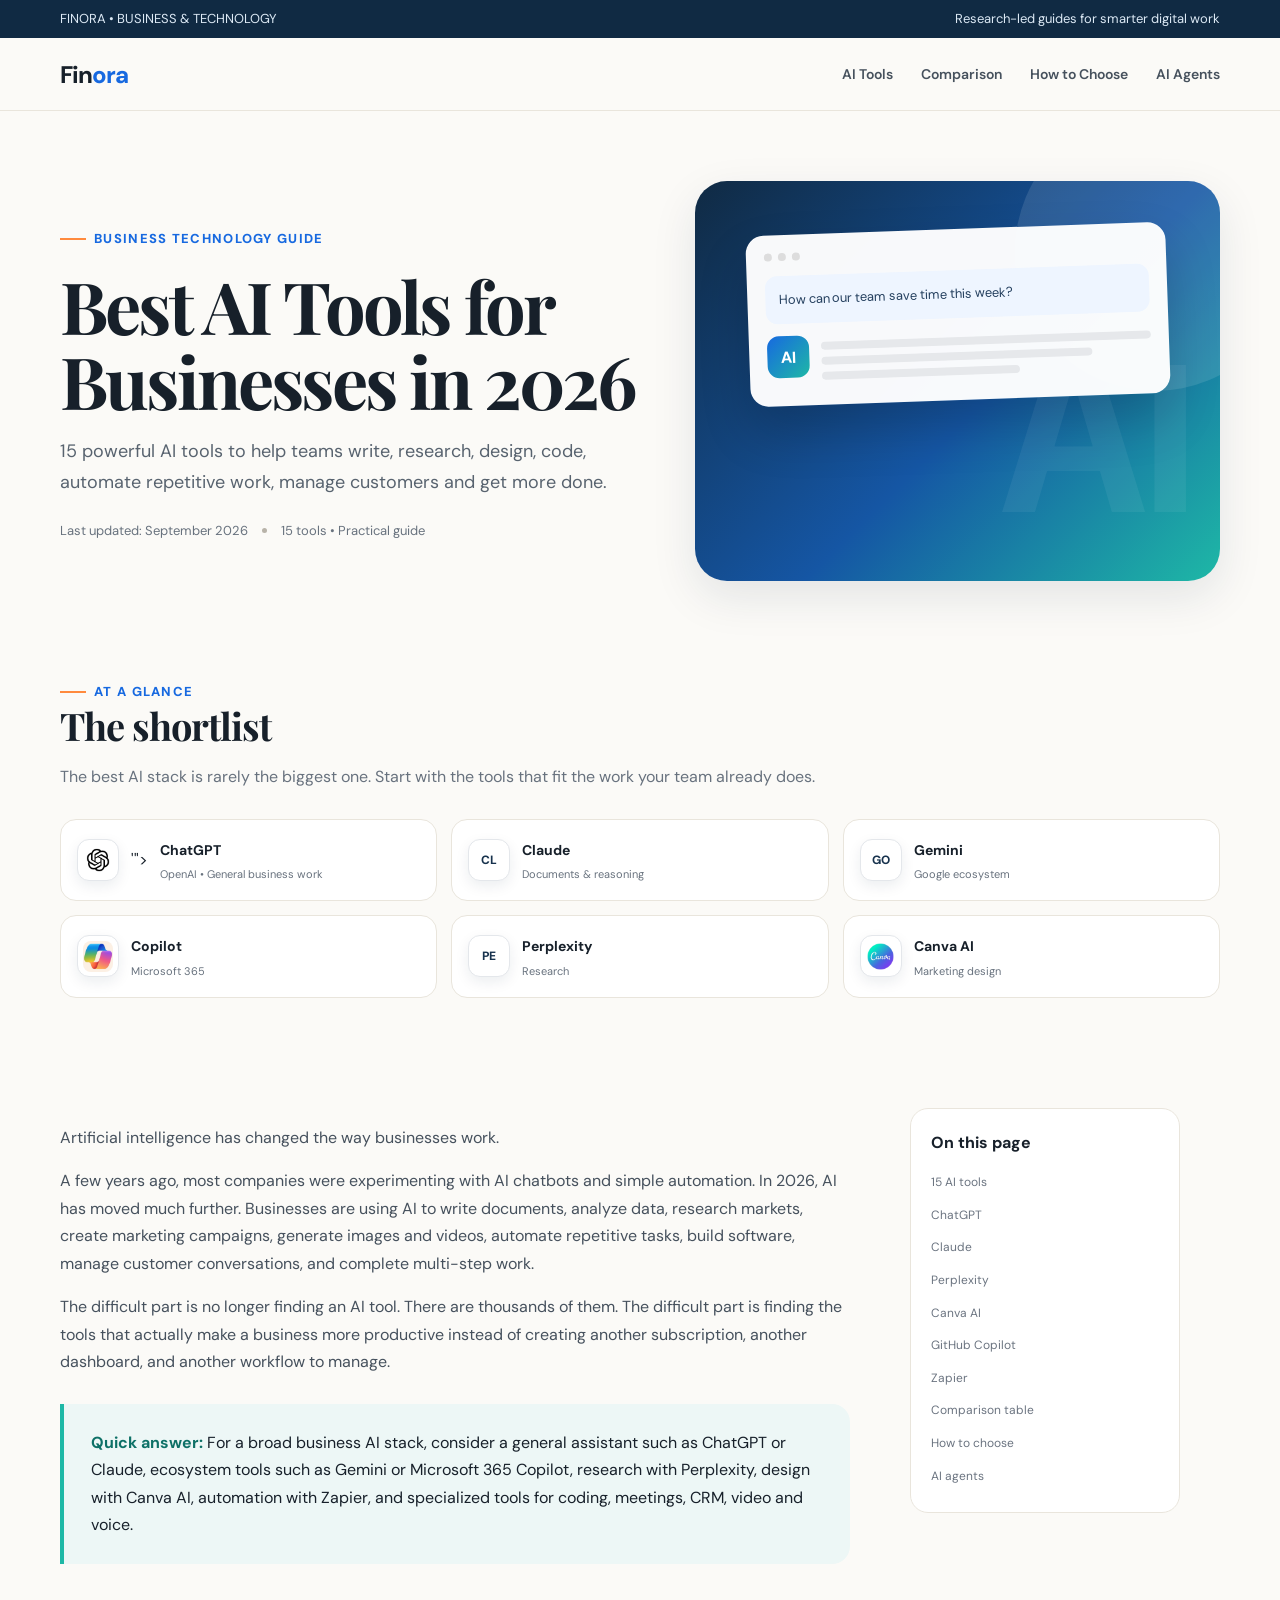
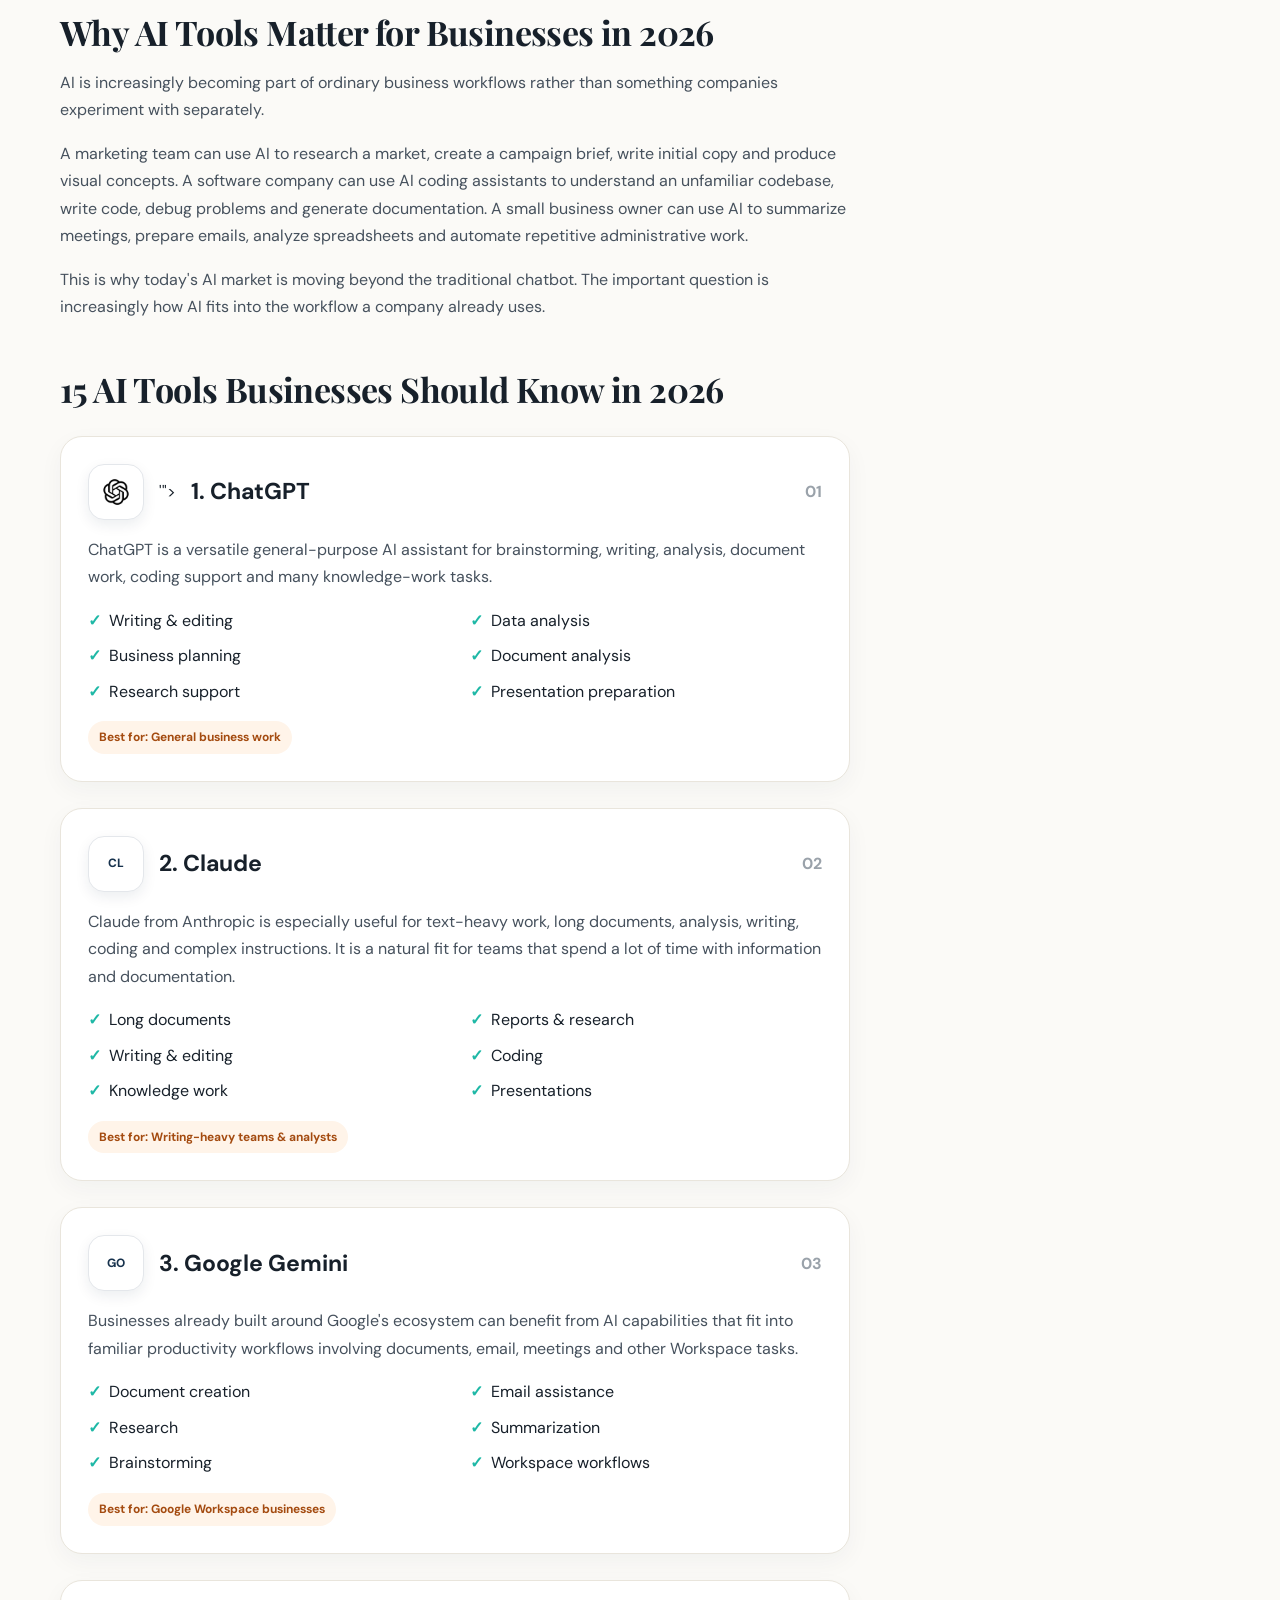
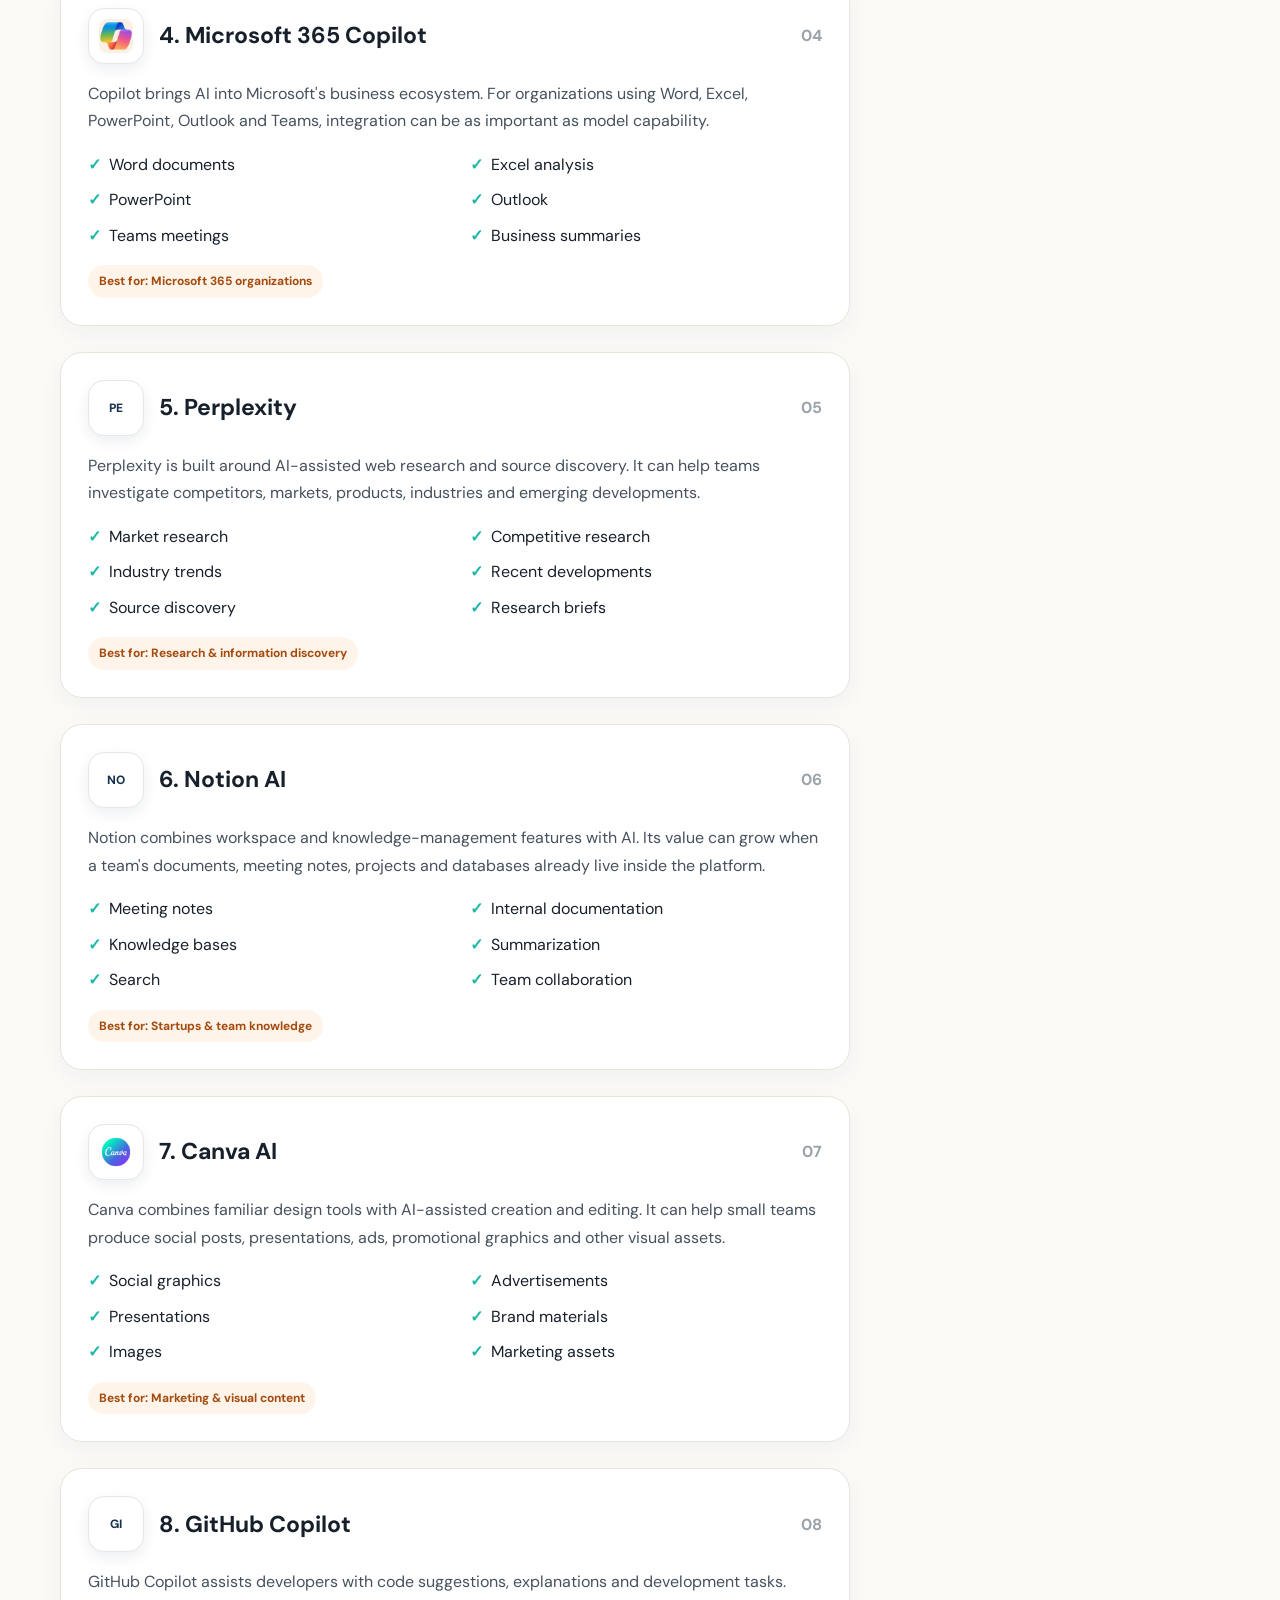
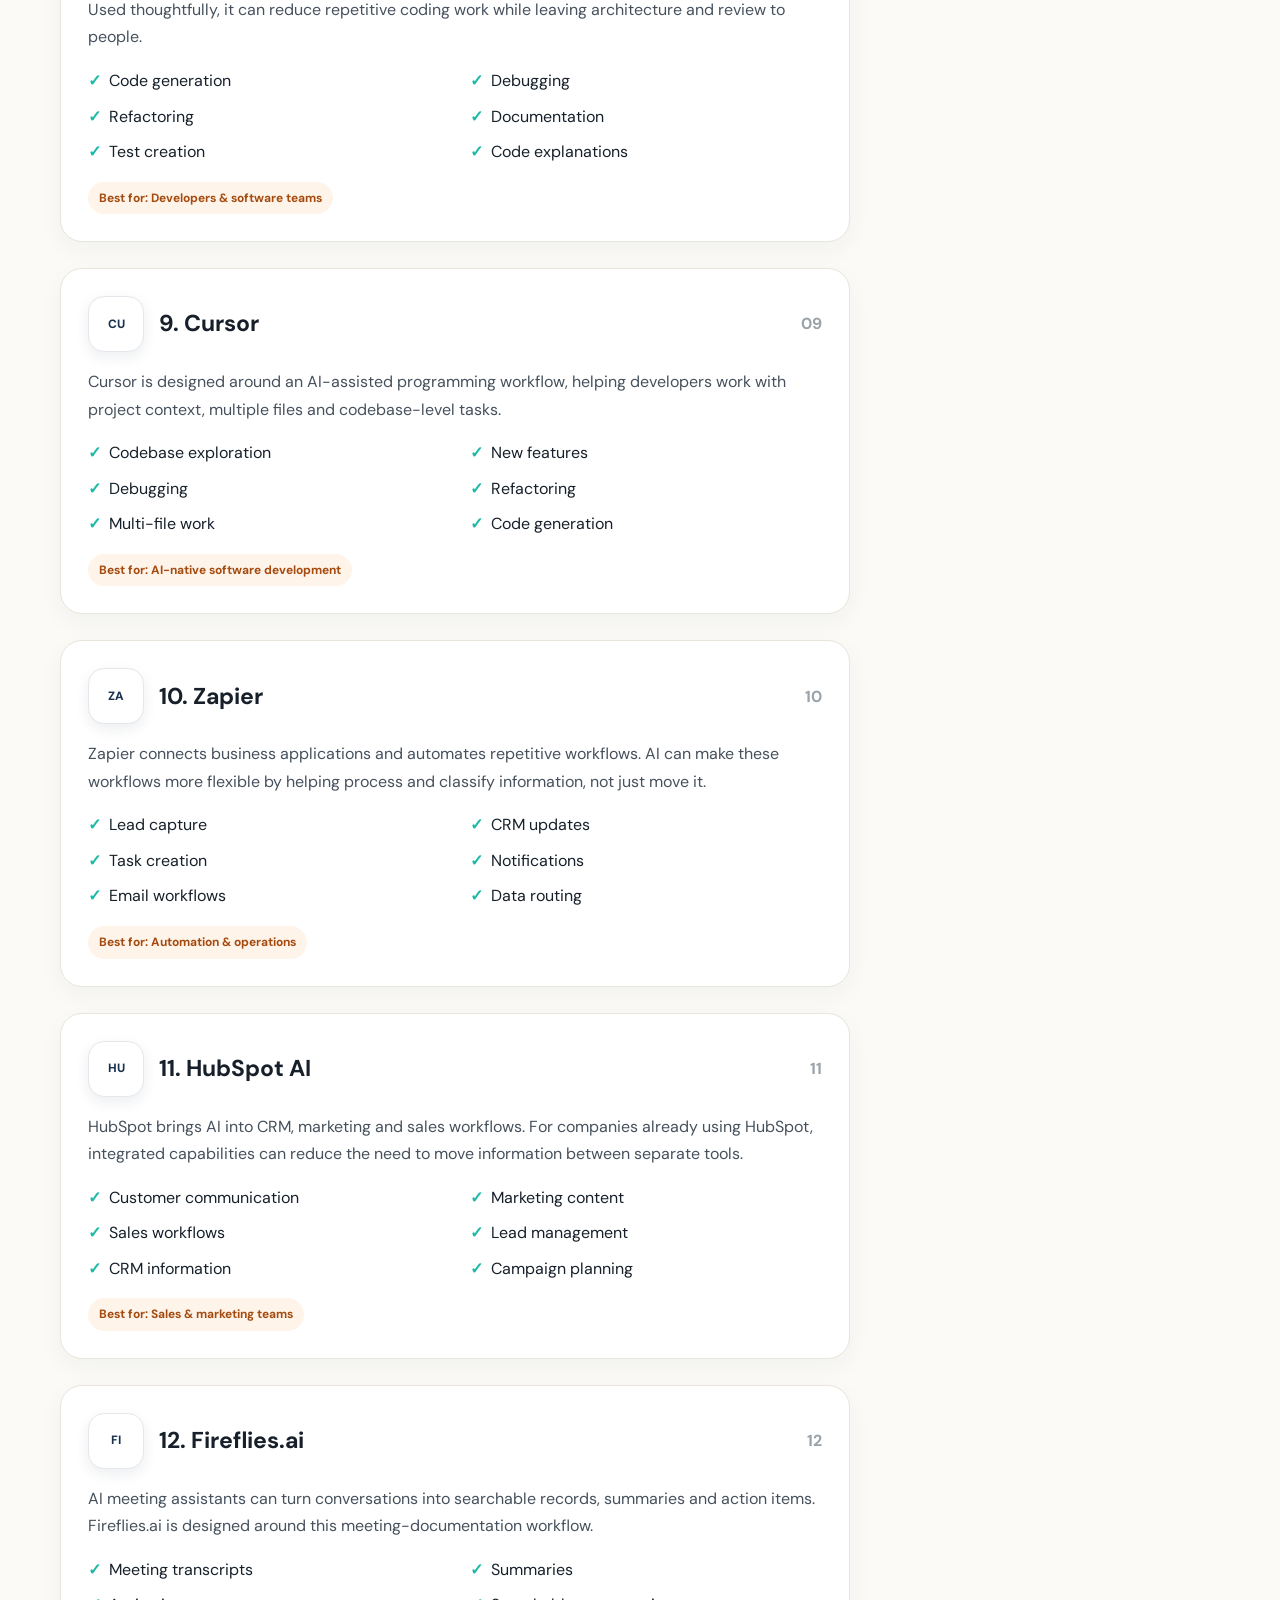
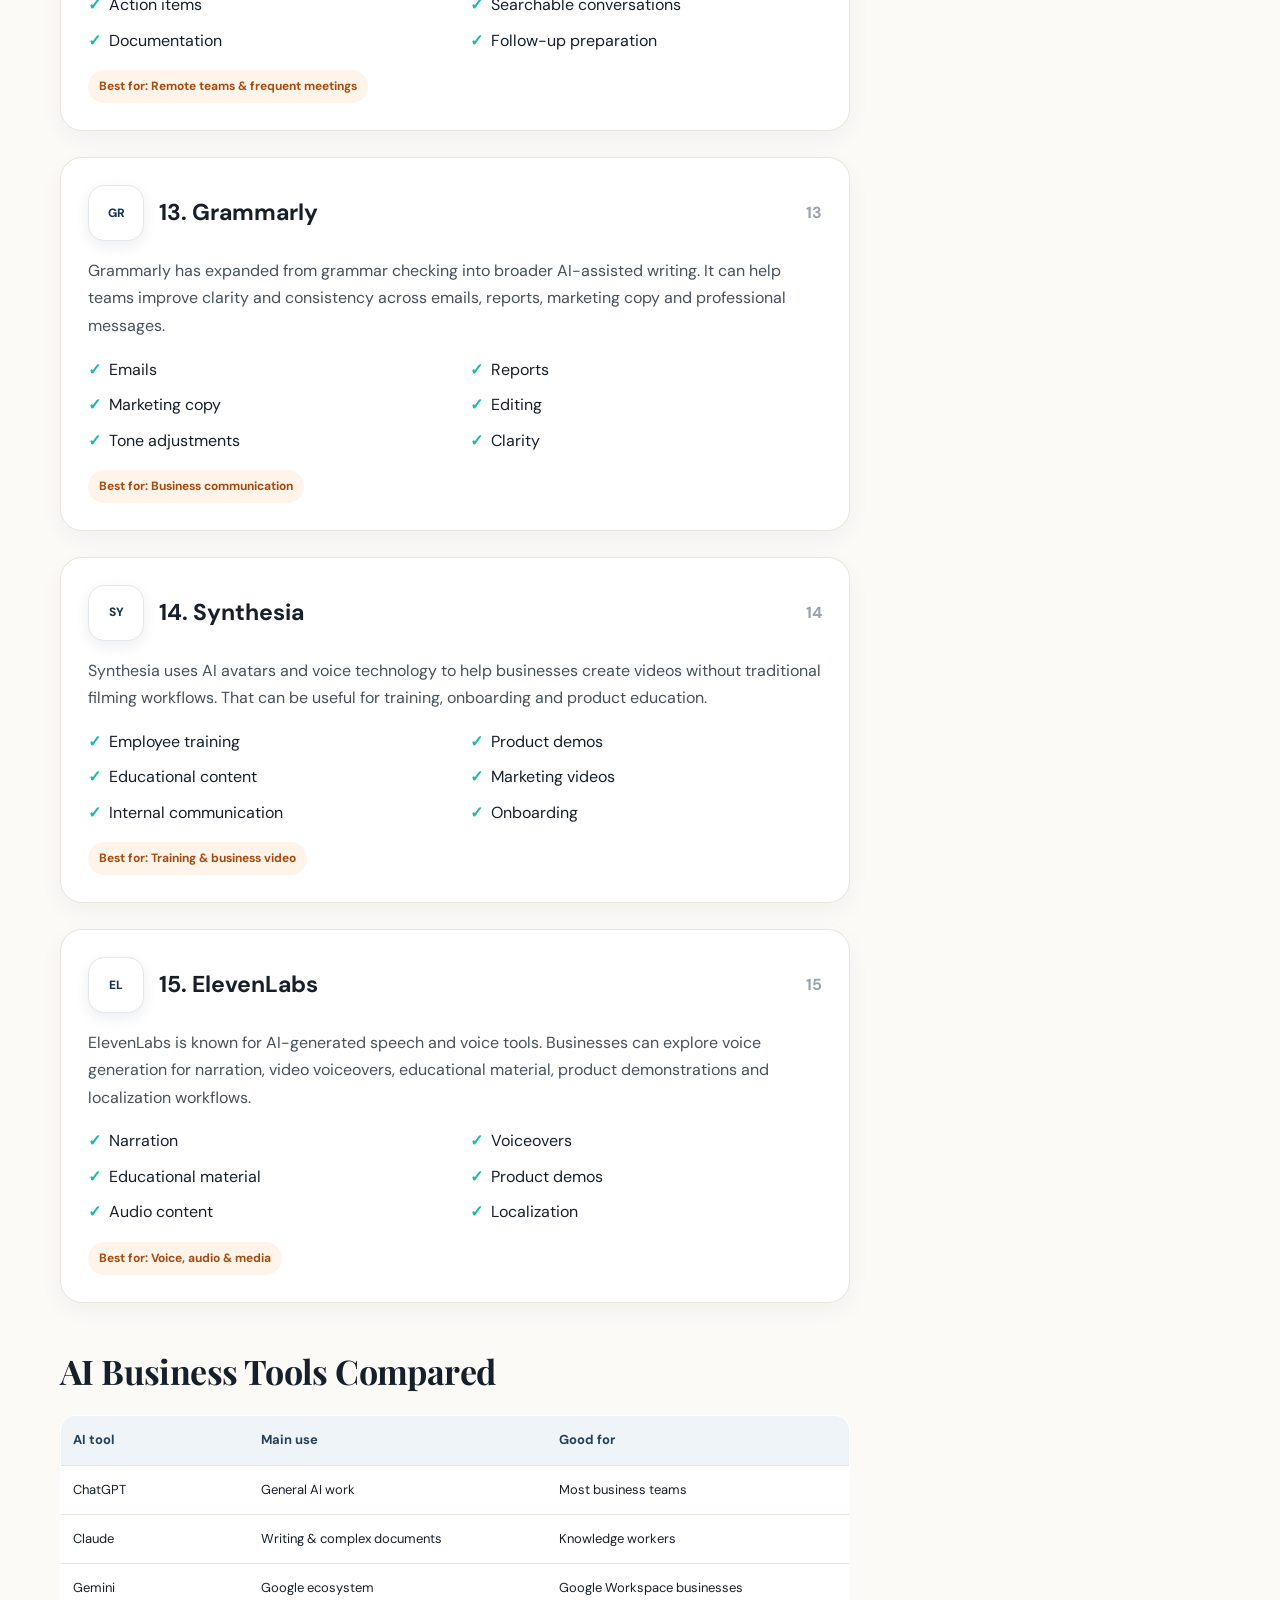
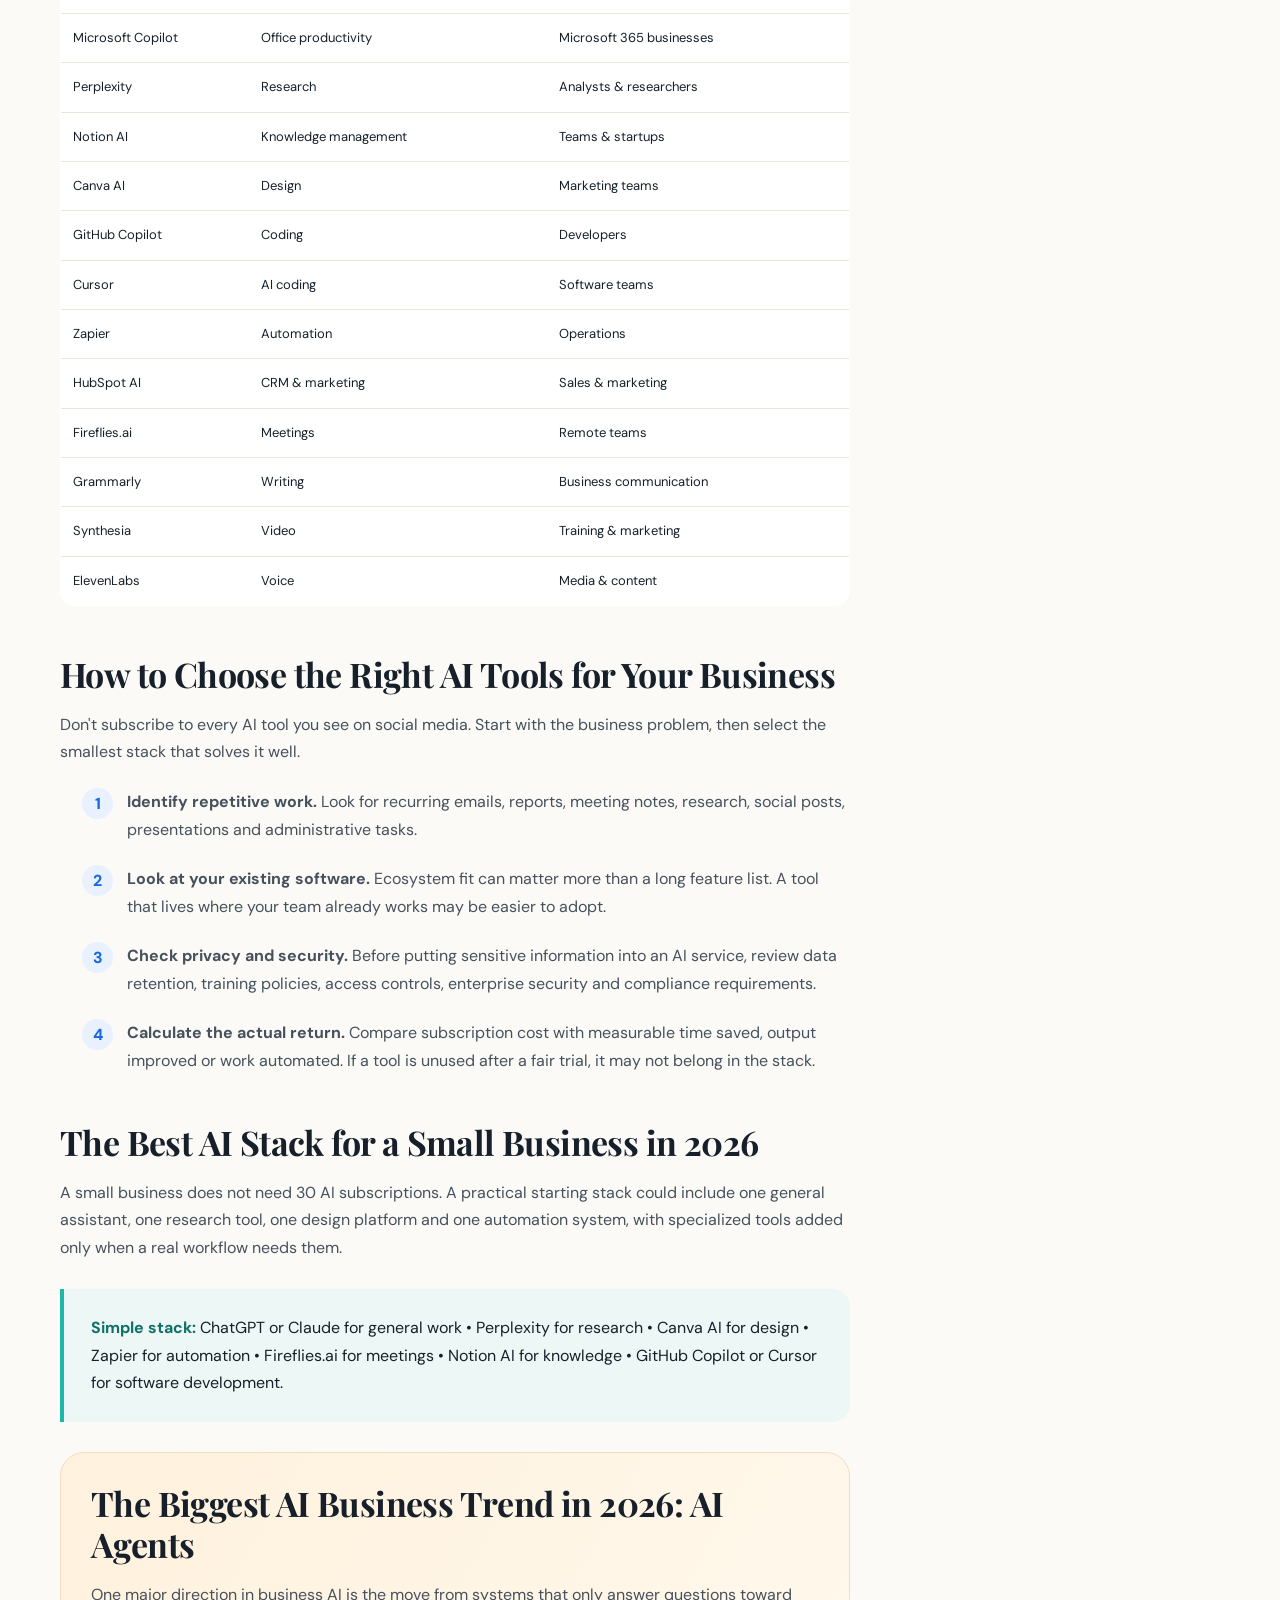
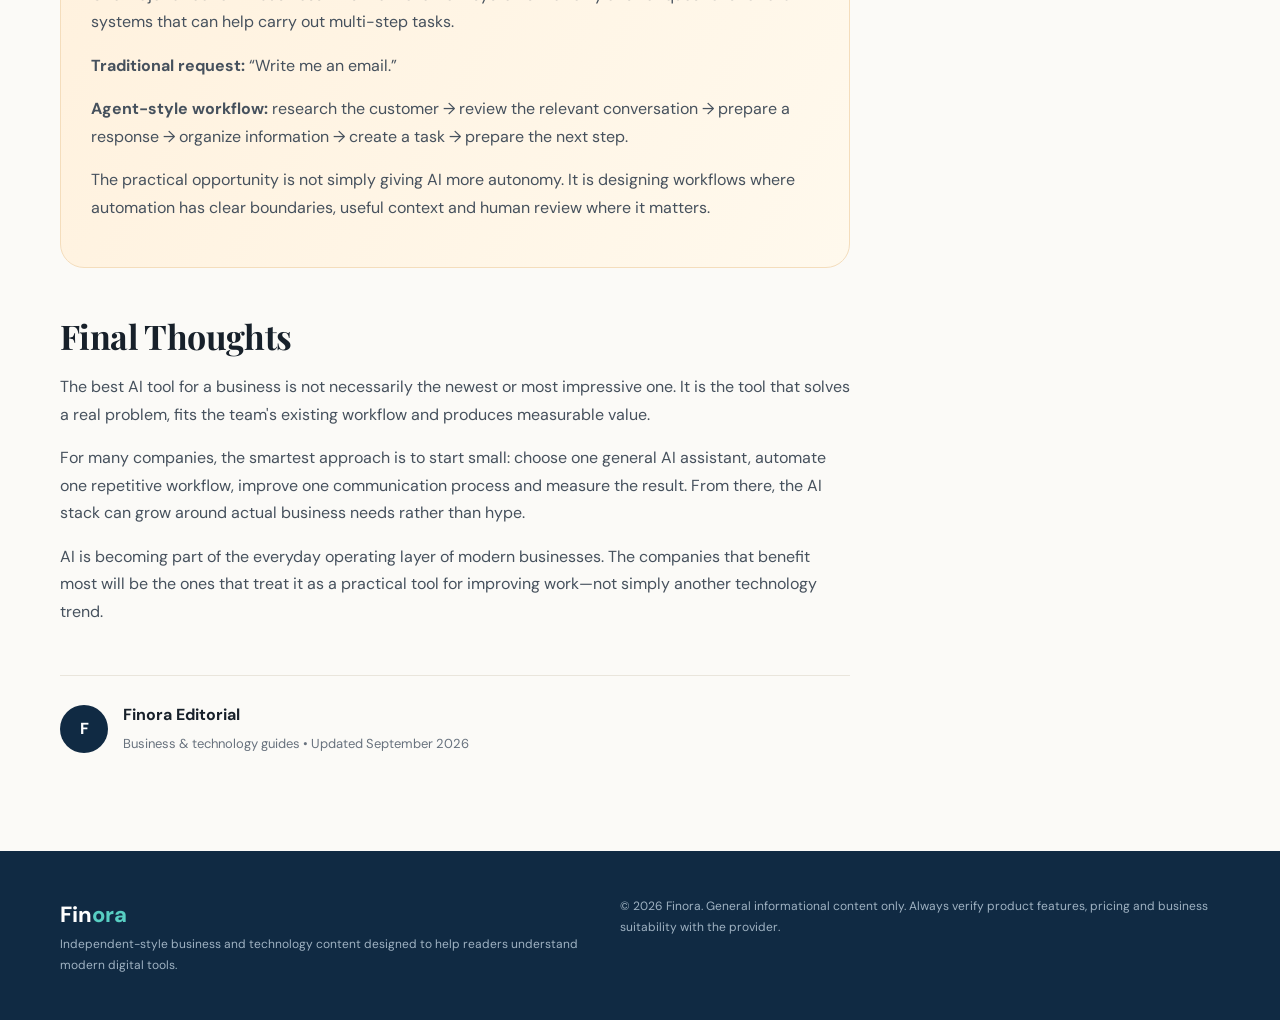
==== index.html @ 2e6d52a9 "Add files via upload" ====
<!DOCTYPE html>
<html lang="en">
<head>
<meta name="google-site-verification" content="X_yqzyKuwWAo8-tYfWhYcEPtW6dI4T78raXx9erNJyM" />
<meta charset="UTF-8">
<meta name="viewport" content="width=device-width, initial-scale=1.0">
<link rel="icon" type="image/png" href="favicon.png">
<meta name="description" content="Best AI Tools for Businesses in 2026 — 15 powerful AI tools for productivity, research, coding, marketing, automation, meetings and business operations.">
<meta name="keywords" content="best AI tools for businesses 2026, AI business tools, ChatGPT, Claude, Gemini, Copilot, Perplexity, AI automation">
<meta name="author" content="Finora Media">
<meta property="og:title" content="Best AI Tools for Businesses in 2026">
<meta property="og:description" content="15 powerful AI tools to help businesses work smarter in 2026.">
<meta property="og:type" content="article">
<title>Best AI Tools for Businesses in 2026 | Finora</title>
<link rel="preconnect" href="https://fonts.googleapis.com">
<link rel="preconnect" href="https://fonts.gstatic.com" crossorigin>
<link href="https://fonts.googleapis.com/css2?family=DM+Sans:wght@400;500;600;700&family=Playfair+Display:wght@600;700&display=swap" rel="stylesheet">
<style>
:root{
  --ink:#17202a;--muted:#68727e;--paper:#fbfaf7;--white:#fff;--line:#e9e5dc;
  --navy:#102a43;--blue:#1769e0;--cyan:#1eb8a6;--orange:#ff8a3d;
  --yellow:#ffd166;--shadow:0 16px 45px rgba(16,42,67,.10);--radius:22px;
}
*{box-sizing:border-box} html{scroll-behavior:smooth}
body{margin:0;background:var(--paper);color:var(--ink);font-family:"DM Sans",Arial,sans-serif;line-height:1.72}
a{color:inherit;text-decoration:none}
.container{width:min(1160px,92%);margin:auto}
.topbar{background:var(--navy);color:#dce9f5;font-size:13px;padding:8px 0}
.topbar .container{display:flex;justify-content:space-between;gap:20px}
header{position:sticky;top:0;z-index:20;background:rgba(251,250,247,.93);backdrop-filter:blur(14px);border-bottom:1px solid var(--line)}
.nav{height:72px;display:flex;align-items:center;justify-content:space-between}
.logo{font-weight:800;font-size:24px;letter-spacing:-1px}.logo span{color:var(--blue)}
.navlinks{display:flex;gap:28px;font-size:14px;font-weight:600;color:#46515d}.navlinks a:hover{color:var(--blue)}
.menu{display:none;border:0;background:none;font-size:25px}
.hero{padding:70px 0 48px}
.hero-grid{display:grid;grid-template-columns:1.05fr .95fr;gap:55px;align-items:center}
.kicker{display:inline-flex;align-items:center;gap:8px;color:var(--blue);font-size:13px;font-weight:800;text-transform:uppercase;letter-spacing:1.3px}
.kicker:before{content:"";width:26px;height:2px;background:var(--orange)}
h1{font-family:"Playfair Display",Georgia,serif;font-size:clamp(42px,6vw,72px);line-height:1.04;letter-spacing:-2.8px;margin:18px 0}
.lead{font-size:18px;color:#58636f;max-width:690px}
.meta{display:flex;gap:14px;align-items:center;margin-top:22px;color:var(--muted);font-size:13px}
.meta .dot{width:5px;height:5px;background:#b8b3a9;border-radius:50%}
.hero-art{position:relative;min-height:400px;border-radius:32px;overflow:hidden;background:linear-gradient(135deg,#102a43 0%,#1556a4 55%,#1eb8a6 100%);box-shadow:var(--shadow)}
.hero-art:before{content:"";position:absolute;width:280px;height:280px;border-radius:50%;background:rgba(255,255,255,.11);right:-75px;top:-70px}
.hero-art:after{content:"AI";position:absolute;right:25px;bottom:-40px;font-size:210px;font-weight:900;color:rgba(255,255,255,.06)}
.ai-window{position:absolute;left:10%;top:12%;width:80%;background:rgba(255,255,255,.97);border-radius:18px;padding:18px;box-shadow:0 25px 50px rgba(0,0,0,.18);transform:rotate(-2deg)}
.window-head{display:flex;gap:6px;margin-bottom:15px}.window-head i{width:8px;height:8px;border-radius:50%;background:#ddd;display:block}
.prompt{background:#eef5ff;border-radius:12px;padding:13px;color:#25405f;font-size:13px;margin-bottom:12px}
.answer{display:grid;grid-template-columns:42px 1fr;gap:12px}.bot{width:42px;height:42px;border-radius:12px;background:linear-gradient(135deg,var(--blue),var(--cyan));color:white;display:grid;place-items:center;font-weight:800}
.lines span{height:8px;background:#e6e8eb;border-radius:5px;display:block;margin:7px 0}.lines span:nth-child(2){width:82%}.lines span:nth-child(3){width:60%}
.section{padding:45px 0}.section.alt{background:#f2f6f8}
.section-title{font-family:"Playfair Display",Georgia,serif;font-size:38px;line-height:1.15;margin:0 0 12px;letter-spacing:-1px}.section-intro{color:var(--muted);max-width:760px}
.quick{margin-top:28px;display:grid;grid-template-columns:repeat(3,1fr);gap:14px}
.quick a{background:white;border:1px solid var(--line);border-radius:16px;padding:16px;display:flex;align-items:center;gap:12px;transition:.2s}
.quick a:hover{transform:translateY(-3px);box-shadow:var(--shadow);border-color:#c9dcf5}
.tool-icon{width:42px;height:42px;border-radius:12px;display:grid;place-items:center;font-weight:800;color:white;font-size:14px;flex:none}
.i1{background:#111}.i2{background:#d97757}.i3{background:#4285f4}.i4{background:#5865f2}.i5{background:#222}.i6{background:#111}.i7{background:#00a86b}.i8{background:#111}.i9{background:#222}.i10{background:#ff4f00}.i11{background:#ff5c35}.i12{background:#6c5ce7}.i13{background:#15a47b}.i14{background:#5b6cff}.i15{background:#111}
.quick strong{font-size:14px}.quick small{display:block;color:var(--muted);font-size:11px;margin-top:2px}
.article{padding:65px 0}.article-layout{display:grid;grid-template-columns:minmax(0,790px) 270px;gap:60px}
.article h2{font-family:"Playfair Display",Georgia,serif;font-size:34px;line-height:1.2;margin:48px 0 14px;letter-spacing:-.6px}
.article h3{font-size:21px;margin:25px 0 8px}.article p{font-size:16px;color:#46515d}.article ul,.article ol{color:#46515d;padding-left:22px}.article li{margin:7px 0}
.callout{margin:28px 0;padding:25px 27px;background:#edf7f6;border-left:4px solid var(--cyan);border-radius:0 18px 18px 0}.callout strong{color:#0e7167}
.tool-card{scroll-margin-top:100px;margin:26px 0;padding:27px;background:white;border:1px solid var(--line);border-radius:22px;box-shadow:0 8px 24px rgba(20,40,60,.045)}
.tool-head{display:flex;gap:15px;align-items:center}.tool-head .tool-icon{width:52px;height:52px;border-radius:15px}.tool-head h3{font-size:23px;margin:0}.num{margin-left:auto;color:#9aa2aa;font-weight:700}
.use-grid{display:grid;grid-template-columns:1fr 1fr;gap:8px 30px;margin-top:15px}.use-grid span:before{content:"✓";color:var(--cyan);font-weight:800;margin-right:8px}
.best{margin-top:16px;display:inline-block;background:#fff4e9;color:#a44b10;border-radius:999px;padding:6px 11px;font-size:12px;font-weight:700}
.sidebar{position:relative}.toc{position:sticky;top:100px;background:white;border:1px solid var(--line);border-radius:18px;padding:20px}.toc strong{display:block;margin-bottom:10px}.toc a{display:block;color:#6b7480;font-size:12px;padding:6px 0}.toc a:hover{color:var(--blue)}
.table-wrap{overflow-x:auto;margin:24px 0}.compare{width:100%;border-collapse:collapse;background:white;border:1px solid var(--line);border-radius:15px;overflow:hidden;font-size:13px}.compare th,.compare td{padding:13px 12px;text-align:left;border-bottom:1px solid var(--line)}.compare th{background:#eef4f8;color:#24405b}.compare tr:last-child td{border-bottom:0}
.numbered{counter-reset:item;list-style:none;padding:0}.numbered li{counter-increment:item;position:relative;padding-left:45px;margin:22px 0}.numbered li:before{content:counter(item);position:absolute;left:0;top:0;width:31px;height:31px;border-radius:50%;background:#e9f1ff;color:var(--blue);display:grid;place-items:center;font-weight:800}
.trend{margin:30px 0;padding:30px;border-radius:24px;background:linear-gradient(120deg,#fff1dd,#fff9ed);border:1px solid #f4ddbc}
.author{margin-top:50px;padding-top:25px;border-top:1px solid var(--line);display:flex;gap:15px;align-items:center}.avatar{width:48px;height:48px;border-radius:50%;display:grid;place-items:center;background:var(--navy);color:#fff;font-weight:800}
footer{background:#102a43;color:#d7e2ec;padding:45px 0;margin-top:30px}.footer-grid{display:flex;justify-content:space-between;gap:30px}.footer-brand{font-size:22px;font-weight:800;color:white}.footer-brand span{color:#58cfc3}.footer-small{font-size:12px;color:#9fb2c2;max-width:600px}
@media(max-width:850px){
 .navlinks{display:none}.menu{display:block}.hero-grid,.article-layout{grid-template-columns:1fr}.hero-art{min-height:330px}.sidebar{display:none}.quick{grid-template-columns:1fr 1fr}
}
@media(max-width:560px){
 .topbar .container{justify-content:center}.topbar .container span:last-child{display:none}.hero{padding-top:45px}h1{font-size:43px}.lead{font-size:16px}.quick{grid-template-columns:1fr}.section-title{font-size:31px}.article{padding-top:40px}.article h2{font-size:29px}.use-grid{grid-template-columns:1fr}.footer-grid{flex-direction:column}
}

.tool-icon{
  position:relative!important;
  background:#fff!important;
  border:1px solid #e4e7eb!important;
  box-shadow:0 5px 14px rgba(16,42,67,.08)!important;
}
.tool-icon img{
  width:27px!important;
  height:27px!important;
  max-width:70%!important;
  max-height:70%!important;
  object-fit:contain!important;
}
.tool-head .tool-icon{
  width:56px!important;height:56px!important;border-radius:16px!important;
}
.tool-head .tool-icon img{width:34px!important;height:34px!important}
.logo-fallback{
  display:grid;
  place-items:center;
  width:100%;
  height:100%;
  font-size:12px;
  font-weight:800;
  color:#17324d;
}


.chatgpt-brand-label{display:inline-flex;align-items:center;gap:7px;margin-top:4px;font-size:11px;font-weight:700;color:#555}
.chatgpt-brand-label:before{content:"";width:6px;height:6px;border-radius:50%;background:#111}


/* User-supplied official-looking brand artwork: displayed without distortion. */
.tool-icon.i1 img,.tool-icon.i4 img,.tool-icon.i7 img{
  width:34px!important;height:34px!important;max-width:76%!important;max-height:76%!important;
  object-fit:contain!important;border-radius:8px!important;
}


.menu-pages{display:none}
@media(max-width:850px){
  .navlinks{display:none;position:absolute;top:72px;right:4%;width:min(270px,88vw);padding:18px 22px;background:var(--paper);border:1px solid var(--line);border-radius:22px;box-shadow:var(--shadow);flex-direction:column;gap:0;z-index:30}
  .navlinks.mobile-open{display:flex}
  .navlinks > a,.menu-pages a{display:block;padding:13px 14px;font-size:15px;font-weight:600;color:#46515d}
  .navlinks > a:hover,.menu-pages a:hover{color:var(--blue)}
  .menu-pages{display:block;margin-top:7px;padding-top:7px;border-top:1px solid var(--line)}
}

</style>
  <link rel="stylesheet" href="styles.css">
</head>
<body>
<div class="topbar"><div class="container"><span>FINORA • BUSINESS & TECHNOLOGY</span><span>Research-led guides for smarter digital work</span></div></div>
<header><div class="container nav">
  <a class="logo" href="#">Fin<span>ora</span></a>
  <nav class="navlinks" aria-label="Main navigation"><a href="#tools">AI Tools</a><a href="#compare">Comparison</a><a href="#choose">How to Choose</a><a href="#agents">AI Agents</a><div class="menu-pages" aria-label="Finora information pages"><a href="about.html">About</a><a href="privacy-policy.html">Privacy Policy</a><a href="terms.html">Terms</a><a href="disclaimer.html">Disclaimer</a><a href="contact.html">Contact</a></div></nav>
  <button class="menu" aria-label="Open menu" aria-expanded="false">☰</button>
</div></header>

<main>
<section class="hero"><div class="container hero-grid">
  <div>
    <div class="kicker">Business Technology Guide</div>
    <h1>Best AI Tools for Businesses in 2026</h1>
    <p class="lead">15 powerful AI tools to help teams write, research, design, code, automate repetitive work, manage customers and get more done.</p>
    <div class="meta"><span>Last updated: September 2026</span><span class="dot"></span><span>15 tools • Practical guide</span></div>
  </div>
  <div class="hero-art" aria-label="AI workspace illustration">
    <div class="ai-window">
      <div class="window-head"><i></i><i></i><i></i></div>
      <div class="prompt">How can our team save time this week?</div>
      <div class="answer"><div class="bot">AI</div><div class="lines"><span></span><span></span><span></span></div></div>
    </div>
  </div>
</div></section>

<section class="section"><div class="container">
  <div class="kicker">At a glance</div><h2 class="section-title">The shortlist</h2>
  <p class="section-intro">The best AI stack is rarely the biggest one. Start with the tools that fit the work your team already does.</p>
  <div class="quick">
    <a href="#tool-1"><span class="tool-icon i1" title="ChatGPT — OpenAI" aria-label="ChatGPT — OpenAI">
<img src="[data-uri]" alt="ChatGPT OpenAI logo" loading="eager">
</span>'"></span><div><strong>ChatGPT</strong><small>OpenAI • General business work</small></div></a>
    <a href="#tool-2"><span class="tool-icon i2" title="Claude" aria-label="Claude"><img src="https://cdn.simpleicons.org/claude/D97757" alt="Claude logo" loading="lazy" onerror="this.outerHTML='<span class=&quot;logo-fallback&quot;>CL</span>'"></span><div><strong>Claude</strong><small>Documents & reasoning</small></div></a>
    <a href="#tool-3"><span class="tool-icon i3" title="Google Gemini" aria-label="Google Gemini"><img src="https://cdn.simpleicons.org/googlegemini/4285F4" alt="Google Gemini logo" loading="lazy" onerror="this.outerHTML='<span class=&quot;logo-fallback&quot;>GO</span>'"></span><div><strong>Gemini</strong><small>Google ecosystem</small></div></a>
    <a href="#tool-4"><span class="tool-icon i4" title="Microsoft Copilot" aria-label="Microsoft Copilot"><img src="[data-uri]" alt="Microsoft Copilot logo" loading="lazy" onerror="this.outerHTML='<span class=&quot;logo-fallback&quot;>MI</span>'"></span><div><strong>Copilot</strong><small>Microsoft 365</small></div></a>
    <a href="#tool-5"><span class="tool-icon i5" title="Perplexity" aria-label="Perplexity"><img src="https://cdn.simpleicons.org/perplexity/111111" alt="Perplexity logo" loading="lazy" onerror="this.outerHTML='<span class=&quot;logo-fallback&quot;>PE</span>'"></span><div><strong>Perplexity</strong><small>Research</small></div></a>
    <a href="#tool-7"><span class="tool-icon i7" title="Canva" aria-label="Canva"><img src="[data-uri]" alt="Canva logo" loading="lazy" onerror="this.outerHTML='<span class=&quot;logo-fallback&quot;>CA</span>'"></span><div><strong>Canva AI</strong><small>Marketing design</small></div></a>
  </div>
</div></section>

<section class="article"><div class="container article-layout">
<article>
  <p>Artificial intelligence has changed the way businesses work.</p>
  <p>A few years ago, most companies were experimenting with AI chatbots and simple automation. In 2026, AI has moved much further. Businesses are using AI to write documents, analyze data, research markets, create marketing campaigns, generate images and videos, automate repetitive tasks, build software, manage customer conversations, and complete multi-step work.</p>
  <p>The difficult part is no longer finding an AI tool. There are thousands of them. The difficult part is finding the tools that actually make a business more productive instead of creating another subscription, another dashboard, and another workflow to manage.</p>

  <div class="callout"><strong>Quick answer:</strong> For a broad business AI stack, consider a general assistant such as ChatGPT or Claude, ecosystem tools such as Gemini or Microsoft 365 Copilot, research with Perplexity, design with Canva AI, automation with Zapier, and specialized tools for coding, meetings, CRM, video and voice.</div>

  <h2>Why AI Tools Matter for Businesses in 2026</h2>
  <p>AI is increasingly becoming part of ordinary business workflows rather than something companies experiment with separately.</p>
  <p>A marketing team can use AI to research a market, create a campaign brief, write initial copy and produce visual concepts. A software company can use AI coding assistants to understand an unfamiliar codebase, write code, debug problems and generate documentation. A small business owner can use AI to summarize meetings, prepare emails, analyze spreadsheets and automate repetitive administrative work.</p>
  <p>This is why today's AI market is moving beyond the traditional chatbot. The important question is increasingly how AI fits into the workflow a company already uses.</p>

  <div id="tools">
  <h2>15 AI Tools Businesses Should Know in 2026</h2>

  <div class="tool-card" id="tool-1"><div class="tool-head"><span class="tool-icon i1" title="ChatGPT — OpenAI" aria-label="ChatGPT — OpenAI">
<img src="[data-uri]" alt="ChatGPT OpenAI logo" loading="eager">
</span>'"></span><h3>1. ChatGPT</h3><span class="num">01</span></div><p>ChatGPT is a versatile general-purpose AI assistant for brainstorming, writing, analysis, document work, coding support and many knowledge-work tasks.</p><div class="use-grid"><span>Writing & editing</span><span>Data analysis</span><span>Business planning</span><span>Document analysis</span><span>Research support</span><span>Presentation preparation</span></div><span class="best">Best for: General business work</span></div>

  <div class="tool-card" id="tool-2"><div class="tool-head"><span class="tool-icon i2" title="Claude" aria-label="Claude"><img src="https://cdn.simpleicons.org/claude/D97757" alt="Claude logo" loading="lazy" onerror="this.outerHTML='<span class=&quot;logo-fallback&quot;>CL</span>'"></span><h3>2. Claude</h3><span class="num">02</span></div><p>Claude from Anthropic is especially useful for text-heavy work, long documents, analysis, writing, coding and complex instructions. It is a natural fit for teams that spend a lot of time with information and documentation.</p><div class="use-grid"><span>Long documents</span><span>Reports & research</span><span>Writing & editing</span><span>Coding</span><span>Knowledge work</span><span>Presentations</span></div><span class="best">Best for: Writing-heavy teams & analysts</span></div>

  <div class="tool-card" id="tool-3"><div class="tool-head"><span class="tool-icon i3" title="Google Gemini" aria-label="Google Gemini"><img src="https://cdn.simpleicons.org/googlegemini/4285F4" alt="Google Gemini logo" loading="lazy" onerror="this.outerHTML='<span class=&quot;logo-fallback&quot;>GO</span>'"></span><h3>3. Google Gemini</h3><span class="num">03</span></div><p>Businesses already built around Google's ecosystem can benefit from AI capabilities that fit into familiar productivity workflows involving documents, email, meetings and other Workspace tasks.</p><div class="use-grid"><span>Document creation</span><span>Email assistance</span><span>Research</span><span>Summarization</span><span>Brainstorming</span><span>Workspace workflows</span></div><span class="best">Best for: Google Workspace businesses</span></div>

  <div class="tool-card" id="tool-4"><div class="tool-head"><span class="tool-icon i4" title="Microsoft Copilot" aria-label="Microsoft Copilot"><img src="[data-uri]" alt="Microsoft Copilot logo" loading="lazy" onerror="this.outerHTML='<span class=&quot;logo-fallback&quot;>MI</span>'"></span><h3>4. Microsoft 365 Copilot</h3><span class="num">04</span></div><p>Copilot brings AI into Microsoft's business ecosystem. For organizations using Word, Excel, PowerPoint, Outlook and Teams, integration can be as important as model capability.</p><div class="use-grid"><span>Word documents</span><span>Excel analysis</span><span>PowerPoint</span><span>Outlook</span><span>Teams meetings</span><span>Business summaries</span></div><span class="best">Best for: Microsoft 365 organizations</span></div>

  <div class="tool-card" id="tool-5"><div class="tool-head"><span class="tool-icon i5" title="Perplexity" aria-label="Perplexity"><img src="https://cdn.simpleicons.org/perplexity/111111" alt="Perplexity logo" loading="lazy" onerror="this.outerHTML='<span class=&quot;logo-fallback&quot;>PE</span>'"></span><h3>5. Perplexity</h3><span class="num">05</span></div><p>Perplexity is built around AI-assisted web research and source discovery. It can help teams investigate competitors, markets, products, industries and emerging developments.</p><div class="use-grid"><span>Market research</span><span>Competitive research</span><span>Industry trends</span><span>Recent developments</span><span>Source discovery</span><span>Research briefs</span></div><span class="best">Best for: Research & information discovery</span></div>

  <div class="tool-card" id="tool-6"><div class="tool-head"><span class="tool-icon i6" title="Notion" aria-label="Notion"><img src="https://cdn.simpleicons.org/notion/111111" alt="Notion logo" loading="lazy" onerror="this.outerHTML='<span class=&quot;logo-fallback&quot;>NO</span>'"></span><h3>6. Notion AI</h3><span class="num">06</span></div><p>Notion combines workspace and knowledge-management features with AI. Its value can grow when a team's documents, meeting notes, projects and databases already live inside the platform.</p><div class="use-grid"><span>Meeting notes</span><span>Internal documentation</span><span>Knowledge bases</span><span>Summarization</span><span>Search</span><span>Team collaboration</span></div><span class="best">Best for: Startups & team knowledge</span></div>

  <div class="tool-card" id="tool-7"><div class="tool-head"><span class="tool-icon i7" title="Canva" aria-label="Canva"><img src="[data-uri]" alt="Canva logo" loading="lazy" onerror="this.outerHTML='<span class=&quot;logo-fallback&quot;>CA</span>'"></span><h3>7. Canva AI</h3><span class="num">07</span></div><p>Canva combines familiar design tools with AI-assisted creation and editing. It can help small teams produce social posts, presentations, ads, promotional graphics and other visual assets.</p><div class="use-grid"><span>Social graphics</span><span>Advertisements</span><span>Presentations</span><span>Brand materials</span><span>Images</span><span>Marketing assets</span></div><span class="best">Best for: Marketing & visual content</span></div>

  <div class="tool-card" id="tool-8"><div class="tool-head"><span class="tool-icon i8" title="GitHub Copilot" aria-label="GitHub Copilot"><img src="https://cdn.simpleicons.org/githubcopilot/111111" alt="GitHub Copilot logo" loading="lazy" onerror="this.outerHTML='<span class=&quot;logo-fallback&quot;>GI</span>'"></span><h3>8. GitHub Copilot</h3><span class="num">08</span></div><p>GitHub Copilot assists developers with code suggestions, explanations and development tasks. Used thoughtfully, it can reduce repetitive coding work while leaving architecture and review to people.</p><div class="use-grid"><span>Code generation</span><span>Debugging</span><span>Refactoring</span><span>Documentation</span><span>Test creation</span><span>Code explanations</span></div><span class="best">Best for: Developers & software teams</span></div>

  <div class="tool-card" id="tool-9"><div class="tool-head"><span class="tool-icon i9" title="Cursor" aria-label="Cursor"><img src="https://cdn.simpleicons.org/cursor/111111" alt="Cursor logo" loading="lazy" onerror="this.outerHTML='<span class=&quot;logo-fallback&quot;>CU</span>'"></span><h3>9. Cursor</h3><span class="num">09</span></div><p>Cursor is designed around an AI-assisted programming workflow, helping developers work with project context, multiple files and codebase-level tasks.</p><div class="use-grid"><span>Codebase exploration</span><span>New features</span><span>Debugging</span><span>Refactoring</span><span>Multi-file work</span><span>Code generation</span></div><span class="best">Best for: AI-native software development</span></div>

  <div class="tool-card" id="tool-10"><div class="tool-head"><span class="tool-icon i10" title="Zapier" aria-label="Zapier"><img src="https://cdn.simpleicons.org/zapier/FF4A00" alt="Zapier logo" loading="lazy" onerror="this.outerHTML='<span class=&quot;logo-fallback&quot;>ZA</span>'"></span><h3>10. Zapier</h3><span class="num">10</span></div><p>Zapier connects business applications and automates repetitive workflows. AI can make these workflows more flexible by helping process and classify information, not just move it.</p><div class="use-grid"><span>Lead capture</span><span>CRM updates</span><span>Task creation</span><span>Notifications</span><span>Email workflows</span><span>Data routing</span></div><span class="best">Best for: Automation & operations</span></div>

  <div class="tool-card" id="tool-11"><div class="tool-head"><span class="tool-icon i11" title="HubSpot" aria-label="HubSpot"><img src="https://cdn.simpleicons.org/hubspot/FF7A59" alt="HubSpot logo" loading="lazy" onerror="this.outerHTML='<span class=&quot;logo-fallback&quot;>HU</span>'"></span><h3>11. HubSpot AI</h3><span class="num">11</span></div><p>HubSpot brings AI into CRM, marketing and sales workflows. For companies already using HubSpot, integrated capabilities can reduce the need to move information between separate tools.</p><div class="use-grid"><span>Customer communication</span><span>Marketing content</span><span>Sales workflows</span><span>Lead management</span><span>CRM information</span><span>Campaign planning</span></div><span class="best">Best for: Sales & marketing teams</span></div>

  <div class="tool-card" id="tool-12"><div class="tool-head"><span class="tool-icon i12" title="Fireflies.ai" aria-label="Fireflies.ai"><img src="https://cdn.simpleicons.org/fireflies/6C5CE7" alt="Fireflies.ai logo" loading="lazy" onerror="this.outerHTML='<span class=&quot;logo-fallback&quot;>FI</span>'"></span><h3>12. Fireflies.ai</h3><span class="num">12</span></div><p>AI meeting assistants can turn conversations into searchable records, summaries and action items. Fireflies.ai is designed around this meeting-documentation workflow.</p><div class="use-grid"><span>Meeting transcripts</span><span>Summaries</span><span>Action items</span><span>Searchable conversations</span><span>Documentation</span><span>Follow-up preparation</span></div><span class="best">Best for: Remote teams & frequent meetings</span></div>

  <div class="tool-card" id="tool-13"><div class="tool-head"><span class="tool-icon i13" title="Grammarly" aria-label="Grammarly"><img src="https://cdn.simpleicons.org/grammarly/15A47B" alt="Grammarly logo" loading="lazy" onerror="this.outerHTML='<span class=&quot;logo-fallback&quot;>GR</span>'"></span><h3>13. Grammarly</h3><span class="num">13</span></div><p>Grammarly has expanded from grammar checking into broader AI-assisted writing. It can help teams improve clarity and consistency across emails, reports, marketing copy and professional messages.</p><div class="use-grid"><span>Emails</span><span>Reports</span><span>Marketing copy</span><span>Editing</span><span>Tone adjustments</span><span>Clarity</span></div><span class="best">Best for: Business communication</span></div>

  <div class="tool-card" id="tool-14"><div class="tool-head"><span class="tool-icon i14" title="Synthesia" aria-label="Synthesia"><img src="https://cdn.simpleicons.org/synthesia/5B6CFF" alt="Synthesia logo" loading="lazy" onerror="this.outerHTML='<span class=&quot;logo-fallback&quot;>SY</span>'"></span><h3>14. Synthesia</h3><span class="num">14</span></div><p>Synthesia uses AI avatars and voice technology to help businesses create videos without traditional filming workflows. That can be useful for training, onboarding and product education.</p><div class="use-grid"><span>Employee training</span><span>Product demos</span><span>Educational content</span><span>Marketing videos</span><span>Internal communication</span><span>Onboarding</span></div><span class="best">Best for: Training & business video</span></div>

  <div class="tool-card" id="tool-15"><div class="tool-head"><span class="tool-icon i15" title="ElevenLabs" aria-label="ElevenLabs"><img src="https://cdn.simpleicons.org/elevenlabs/111111" alt="ElevenLabs logo" loading="lazy" onerror="this.outerHTML='<span class=&quot;logo-fallback&quot;>EL</span>'"></span><h3>15. ElevenLabs</h3><span class="num">15</span></div><p>ElevenLabs is known for AI-generated speech and voice tools. Businesses can explore voice generation for narration, video voiceovers, educational material, product demonstrations and localization workflows.</p><div class="use-grid"><span>Narration</span><span>Voiceovers</span><span>Educational material</span><span>Product demos</span><span>Audio content</span><span>Localization</span></div><span class="best">Best for: Voice, audio & media</span></div>
  </div>

  <h2 id="compare">AI Business Tools Compared</h2>
  <div class="table-wrap"><table class="compare">
  <thead><tr><th>AI tool</th><th>Main use</th><th>Good for</th></tr></thead>
  <tbody>
  <tr><td>ChatGPT</td><td>General AI work</td><td>Most business teams</td></tr>
  <tr><td>Claude</td><td>Writing & complex documents</td><td>Knowledge workers</td></tr>
  <tr><td>Gemini</td><td>Google ecosystem</td><td>Google Workspace businesses</td></tr>
  <tr><td>Microsoft Copilot</td><td>Office productivity</td><td>Microsoft 365 businesses</td></tr>
  <tr><td>Perplexity</td><td>Research</td><td>Analysts & researchers</td></tr>
  <tr><td>Notion AI</td><td>Knowledge management</td><td>Teams & startups</td></tr>
  <tr><td>Canva AI</td><td>Design</td><td>Marketing teams</td></tr>
  <tr><td>GitHub Copilot</td><td>Coding</td><td>Developers</td></tr>
  <tr><td>Cursor</td><td>AI coding</td><td>Software teams</td></tr>
  <tr><td>Zapier</td><td>Automation</td><td>Operations</td></tr>
  <tr><td>HubSpot AI</td><td>CRM & marketing</td><td>Sales & marketing</td></tr>
  <tr><td>Fireflies.ai</td><td>Meetings</td><td>Remote teams</td></tr>
  <tr><td>Grammarly</td><td>Writing</td><td>Business communication</td></tr>
  <tr><td>Synthesia</td><td>Video</td><td>Training & marketing</td></tr>
  <tr><td>ElevenLabs</td><td>Voice</td><td>Media & content</td></tr>
  </tbody></table></div>

  <h2 id="choose">How to Choose the Right AI Tools for Your Business</h2>
  <p>Don't subscribe to every AI tool you see on social media. Start with the business problem, then select the smallest stack that solves it well.</p>
  <ol class="numbered">
    <li><strong>Identify repetitive work.</strong> Look for recurring emails, reports, meeting notes, research, social posts, presentations and administrative tasks.</li>
    <li><strong>Look at your existing software.</strong> Ecosystem fit can matter more than a long feature list. A tool that lives where your team already works may be easier to adopt.</li>
    <li><strong>Check privacy and security.</strong> Before putting sensitive information into an AI service, review data retention, training policies, access controls, enterprise security and compliance requirements.</li>
    <li><strong>Calculate the actual return.</strong> Compare subscription cost with measurable time saved, output improved or work automated. If a tool is unused after a fair trial, it may not belong in the stack.</li>
  </ol>

  <h2>The Best AI Stack for a Small Business in 2026</h2>
  <p>A small business does not need 30 AI subscriptions. A practical starting stack could include one general assistant, one research tool, one design platform and one automation system, with specialized tools added only when a real workflow needs them.</p>
  <div class="callout"><strong>Simple stack:</strong> ChatGPT or Claude for general work • Perplexity for research • Canva AI for design • Zapier for automation • Fireflies.ai for meetings • Notion AI for knowledge • GitHub Copilot or Cursor for software development.</div>

  <div class="trend" id="agents"><h2 style="margin-top:0">The Biggest AI Business Trend in 2026: AI Agents</h2>
  <p>One major direction in business AI is the move from systems that only answer questions toward systems that can help carry out multi-step tasks.</p>
  <p><strong>Traditional request:</strong> “Write me an email.”</p>
  <p><strong>Agent-style workflow:</strong> research the customer → review the relevant conversation → prepare a response → organize information → create a task → prepare the next step.</p>
  <p>The practical opportunity is not simply giving AI more autonomy. It is designing workflows where automation has clear boundaries, useful context and human review where it matters.</p></div>

  <h2>Final Thoughts</h2>
  <p>The best AI tool for a business is not necessarily the newest or most impressive one. It is the tool that solves a real problem, fits the team's existing workflow and produces measurable value.</p>
  <p>For many companies, the smartest approach is to start small: choose one general AI assistant, automate one repetitive workflow, improve one communication process and measure the result. From there, the AI stack can grow around actual business needs rather than hype.</p>
  <p>AI is becoming part of the everyday operating layer of modern businesses. The companies that benefit most will be the ones that treat it as a practical tool for improving work—not simply another technology trend.</p>

<div class="author"><div class="avatar">F</div><div><strong>Finora Editorial</strong><br><span style="color:var(--muted);font-size:13px">Business & technology guides • Updated September 2026</span></div></div>
</article>

<aside class="sidebar"><div class="toc"><strong>On this page</strong>
<a href="#tools">15 AI tools</a><a href="#tool-1">ChatGPT</a><a href="#tool-2">Claude</a><a href="#tool-5">Perplexity</a><a href="#tool-7">Canva AI</a><a href="#tool-8">GitHub Copilot</a><a href="#tool-10">Zapier</a><a href="#compare">Comparison table</a><a href="#choose">How to choose</a><a href="#agents">AI agents</a></div></aside>
</div></section>
</main>

<footer><div class="container footer-grid"><div><div class="footer-brand">Fin<span>ora</span></div><div class="footer-small">Independent-style business and technology content designed to help readers understand modern digital tools.</div></div><div class="footer-small">© 2026 Finora. General informational content only. Always verify product features, pricing and business suitability with the provider.</div></div></footer>
<script>
const menuButton=document.querySelector('.menu');
const nav=document.querySelector('.navlinks');
if(menuButton && nav){
  menuButton.addEventListener('click',()=>{
    const open=nav.classList.toggle('mobile-open');
    menuButton.setAttribute('aria-expanded',String(open));
  });
  nav.querySelectorAll('a').forEach(link=>link.addEventListener('click',()=>{
    nav.classList.remove('mobile-open');
    menuButton.setAttribute('aria-expanded','false');
  }));
}
</script>
  <script src="script.js" defer></script>
</body>
</html>
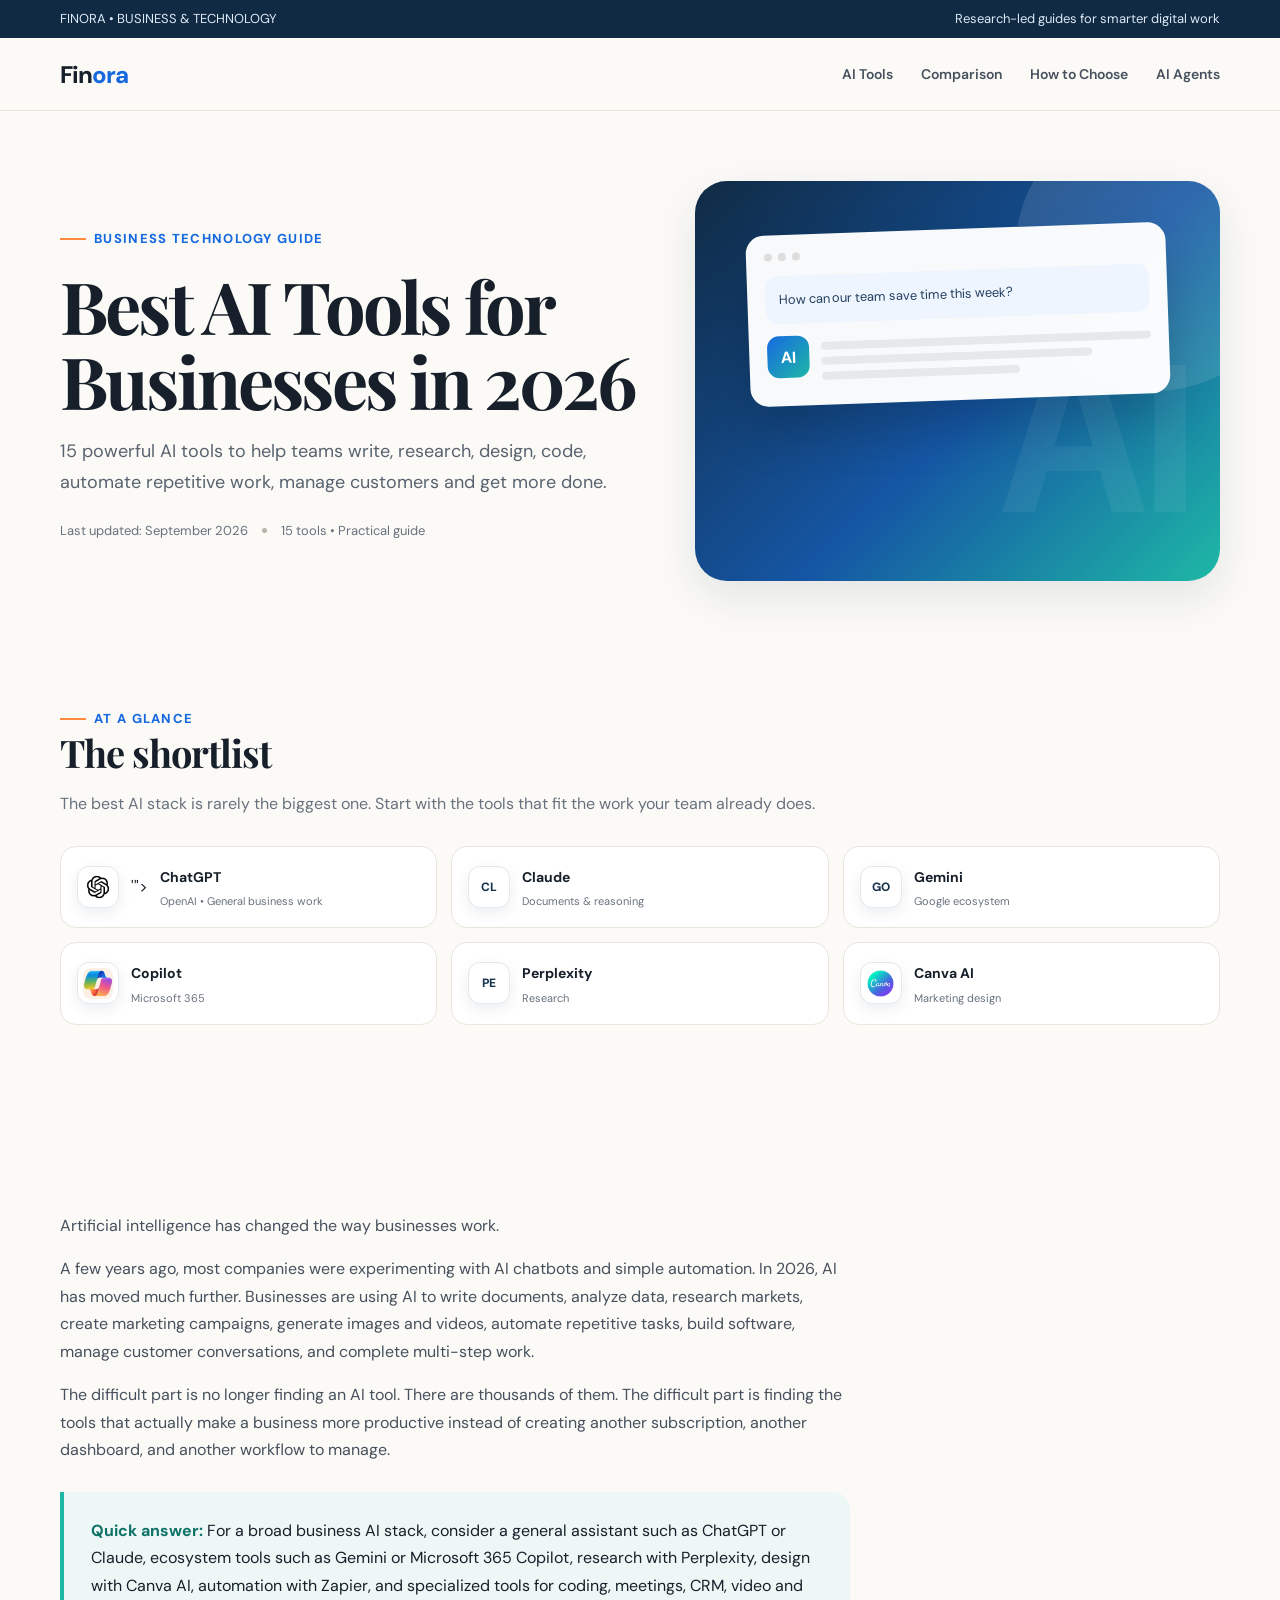
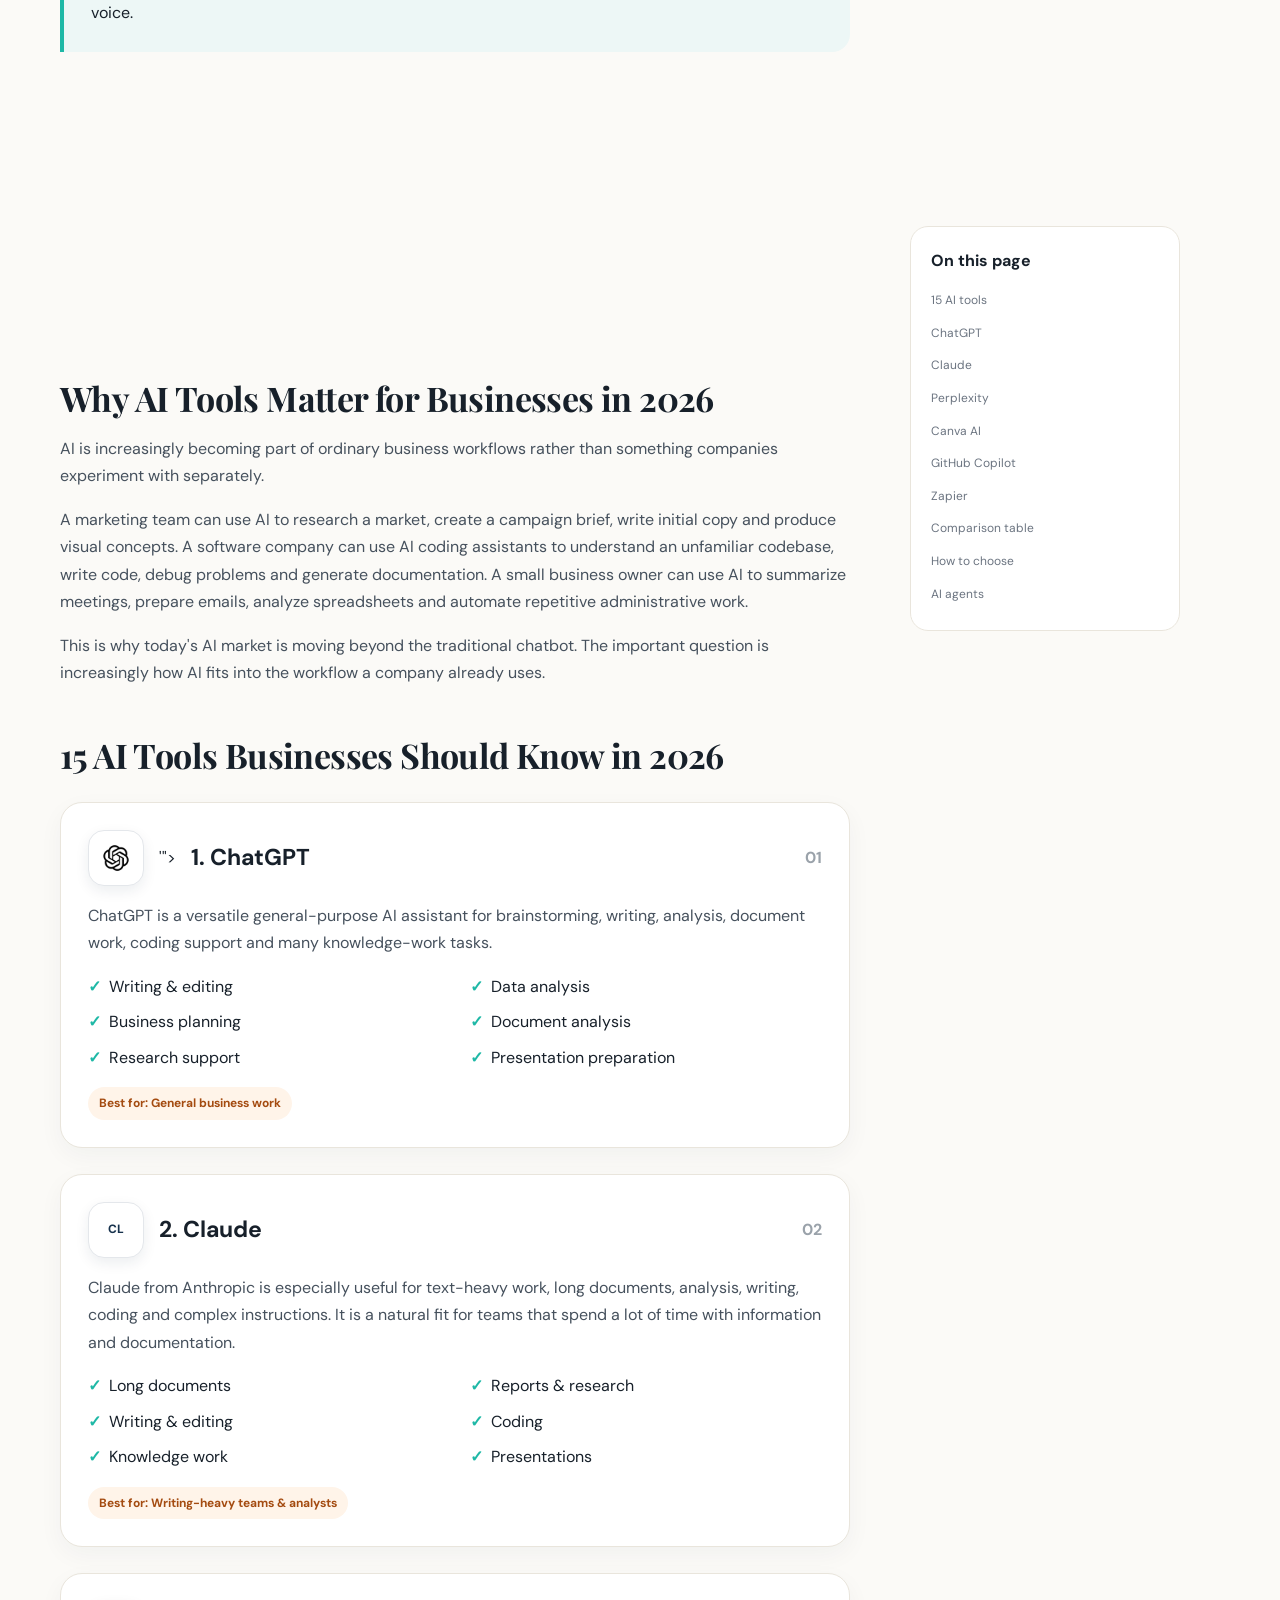
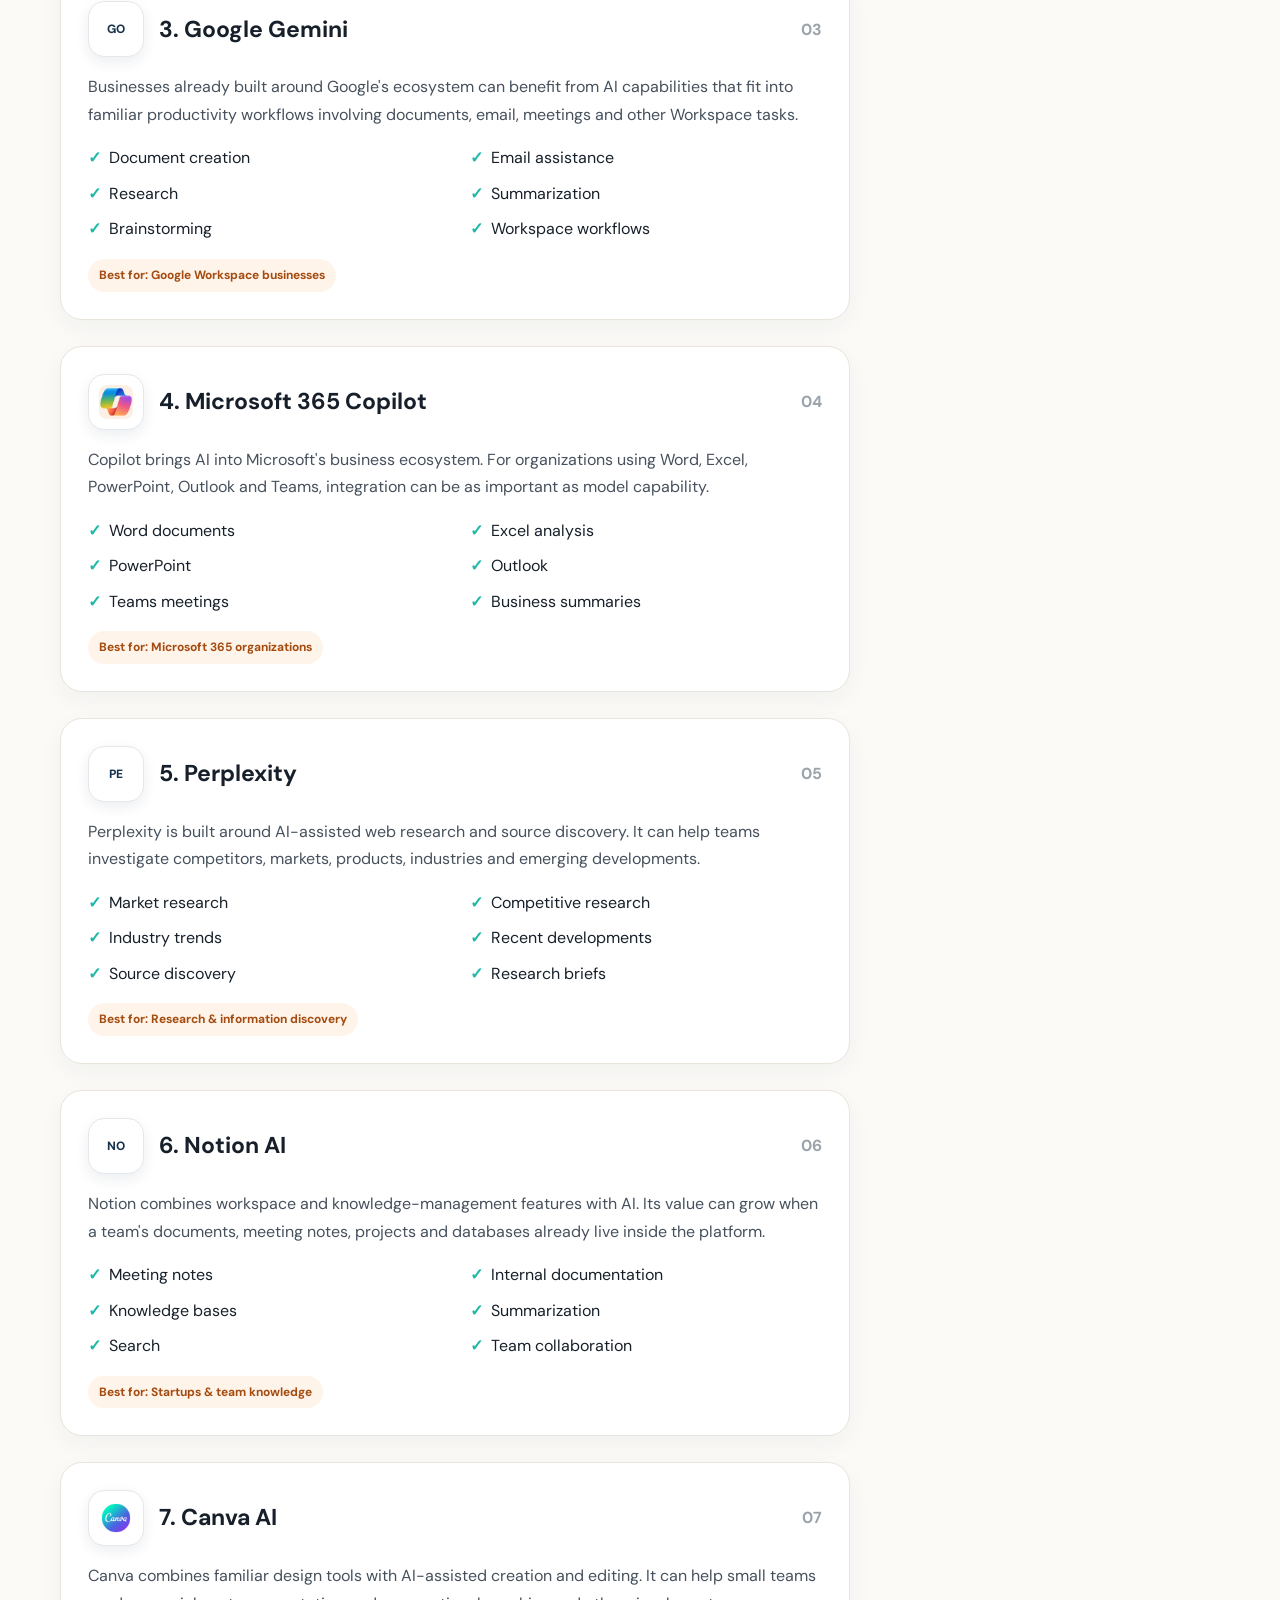
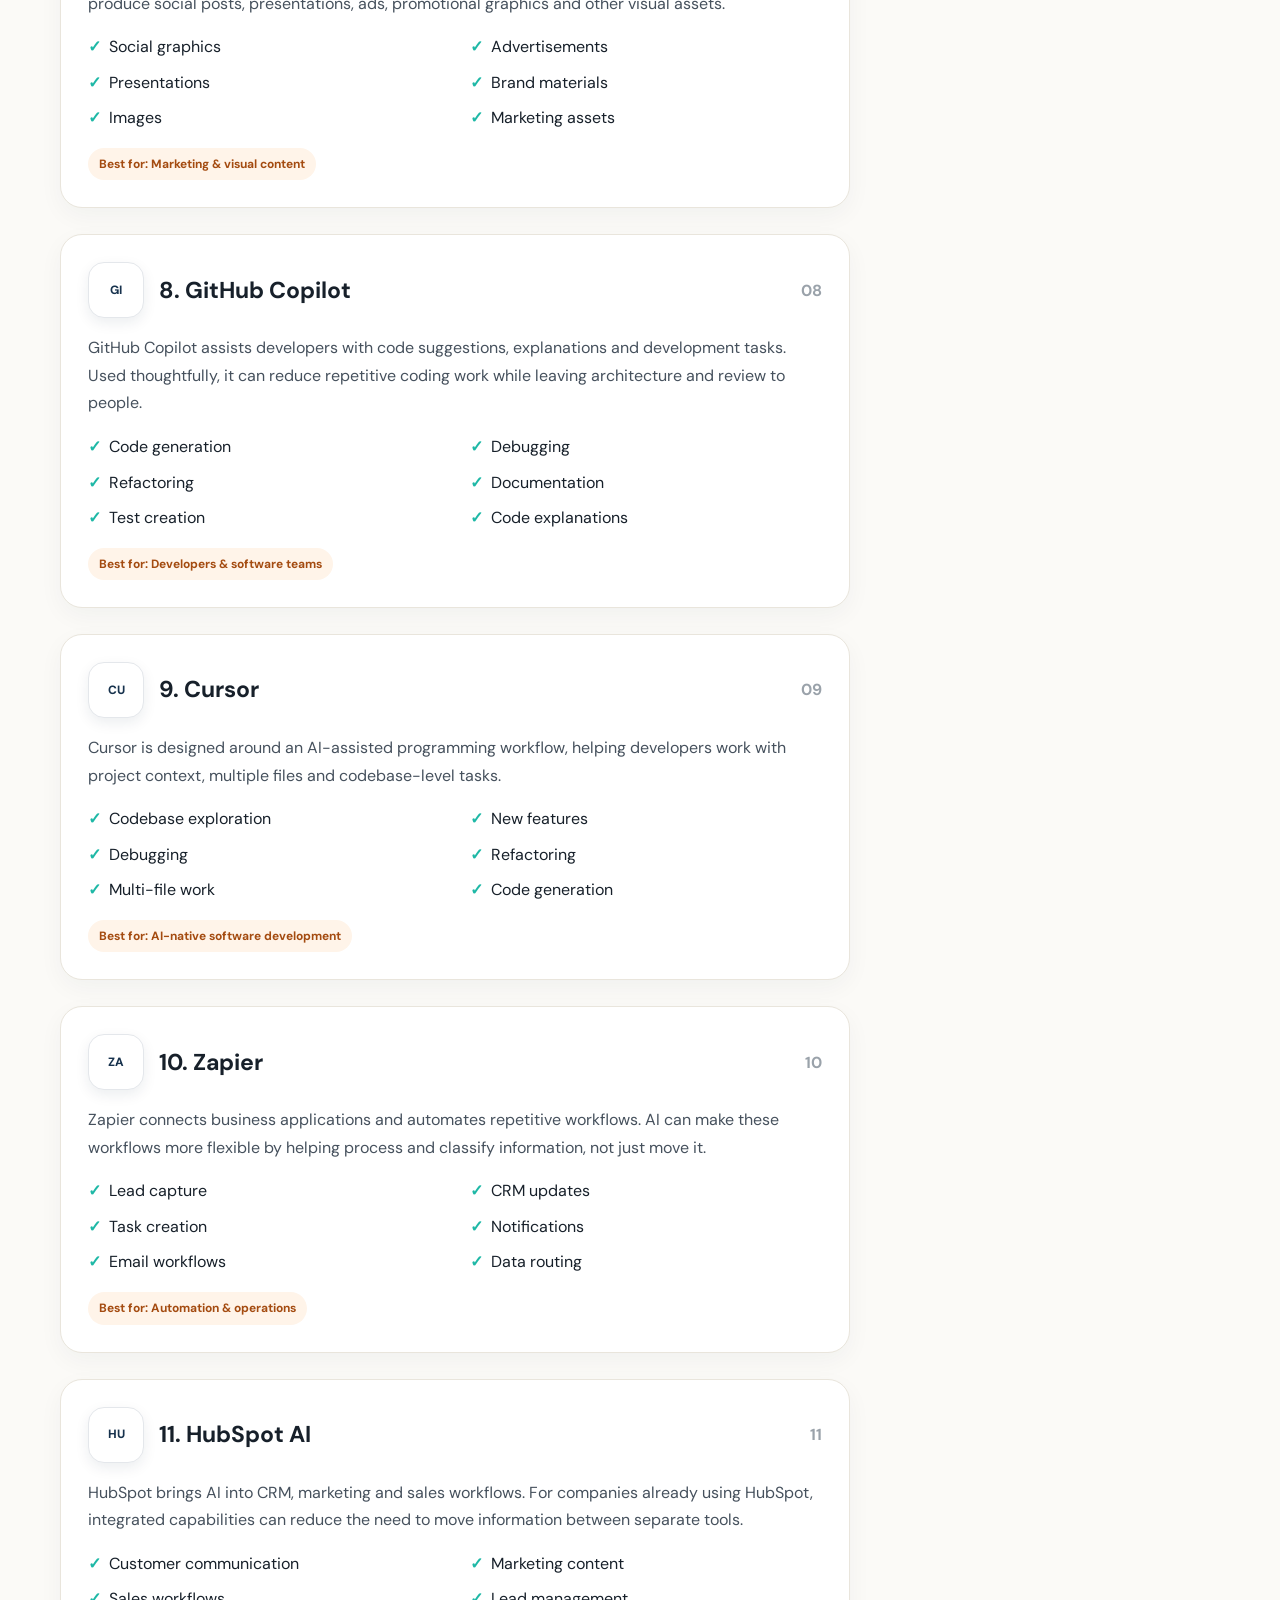
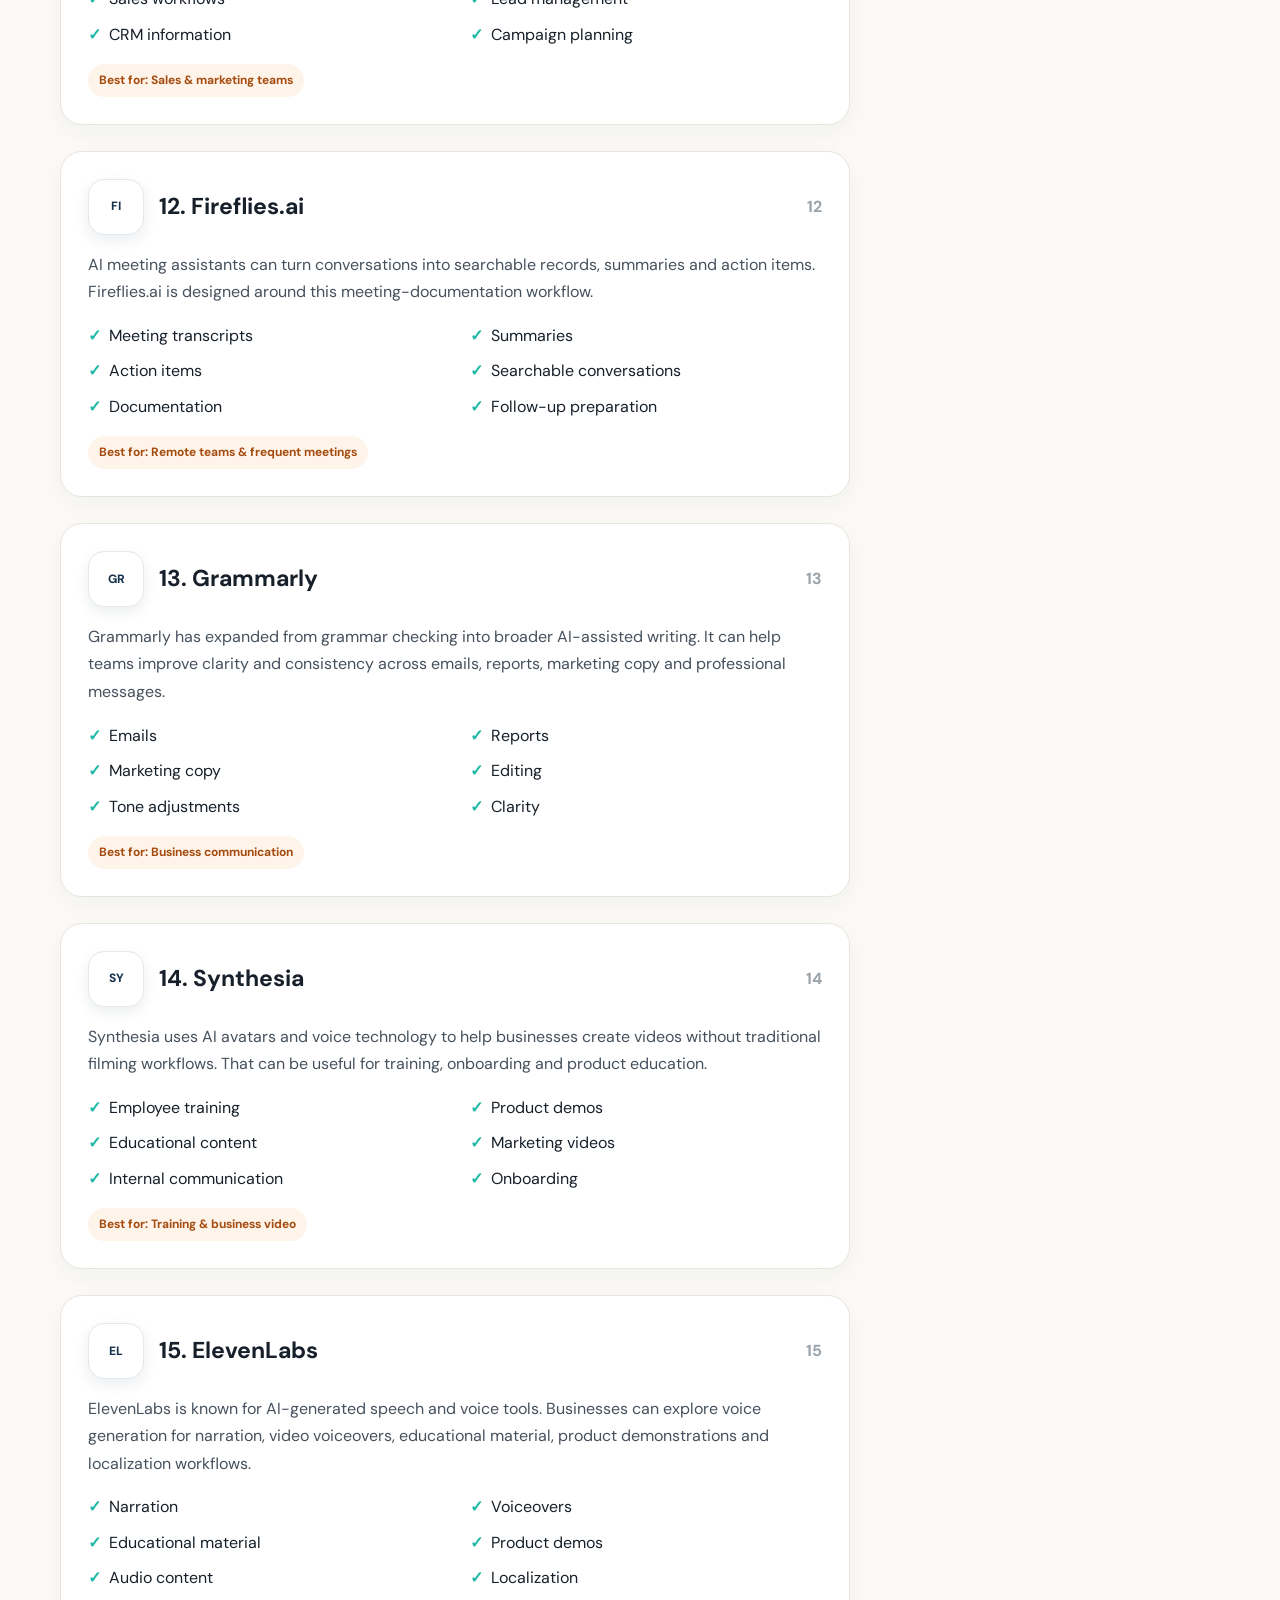
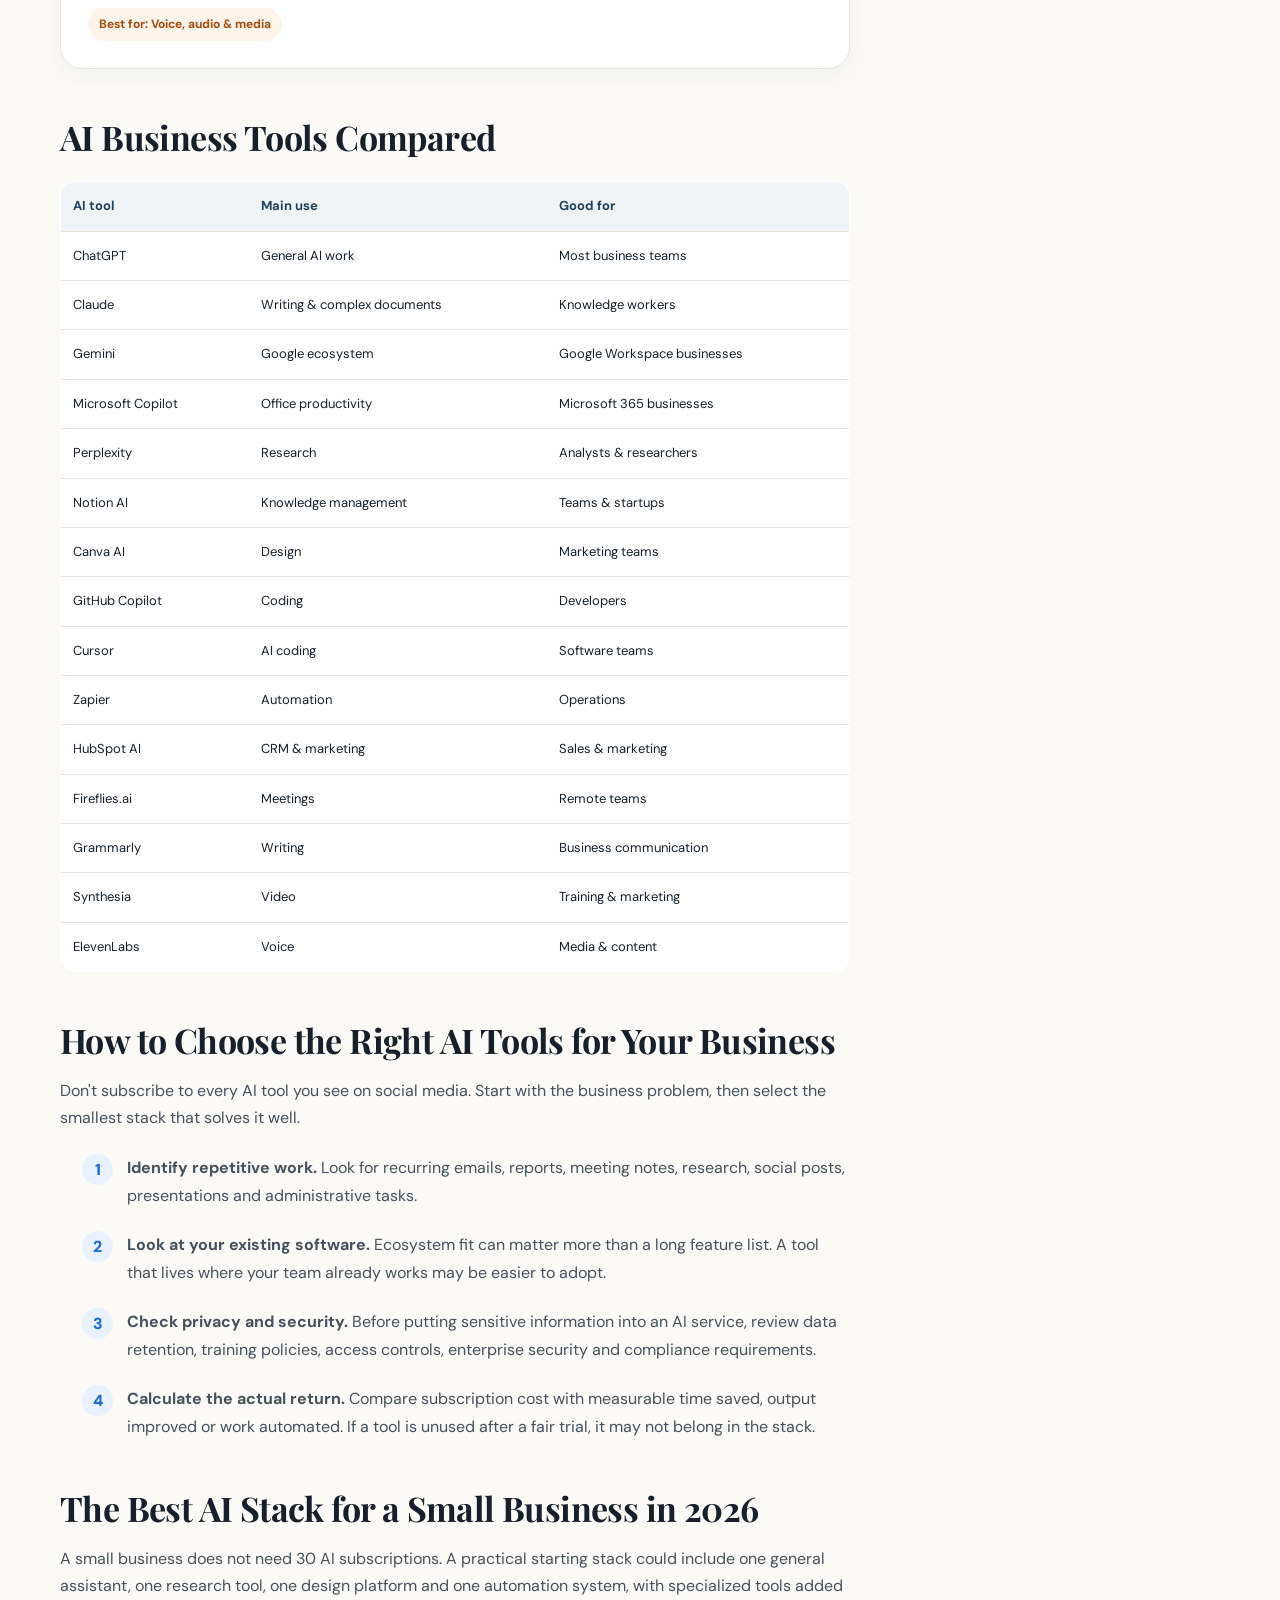
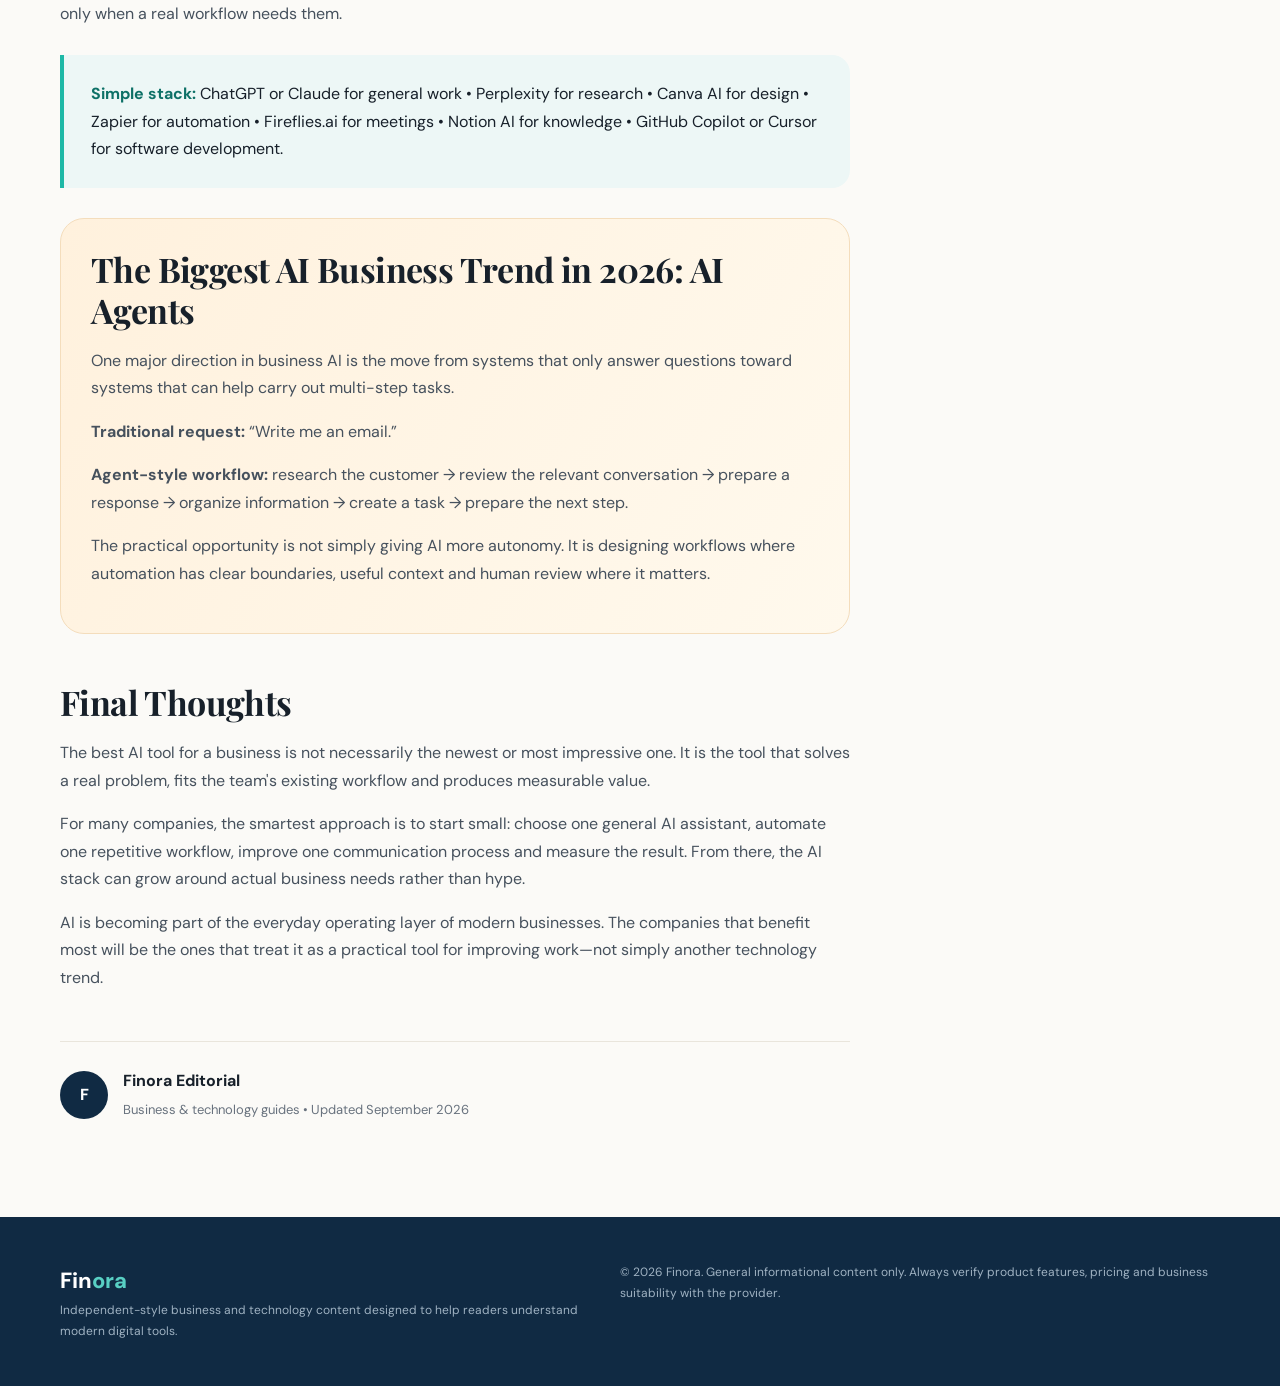
==== commit b46ab58e: "Add files via upload" ====
--- a/index.html
+++ b/index.html
@@ -125,8 +125,25 @@
   .menu-pages{display:block;margin-top:7px;padding-top:7px;border-top:1px solid var(--line)}
 }
 
+
+/* Ad placements */
+.ad-slot{display:flex;justify-content:center;align-items:center;width:100%;margin:24px auto;overflow:hidden;text-align:center;min-height:1px}
+.ad-slot--top{margin:18px auto 8px}
+.ad-slot--native{margin:30px auto}
+.ad-slot--300x250{min-height:250px}
+.ad-slot--320x50{min-height:50px}
+.ad-slot--side{margin:0 auto 30px;min-height:600px}
+.ad-slot--mobile{display:none}
+.ad-slot iframe{border:0;max-width:100%}
+@media(max-width:850px){.ad-slot--side{display:none}.ad-slot--top{min-height:50px}.ad-slot--top .ad-728{display:none}.ad-slot--mobile{display:flex}}
+@media(min-width:851px){.ad-slot--mobile{display:none}}
+@media(max-width:560px){.ad-slot--300x250{min-height:250px}.ad-slot--mobile{margin:18px auto}}
+@media(min-width:561px){.ad-slot--mobile{display:none}}
 </style>
   <link rel="stylesheet" href="styles.css">
+
+<!-- Adsterra Popunder -->
+<script src="https://continuationseriously.com/7e/72/ed/7e72ed0ab01041644552fc06b4f88060.js"></script>
 </head>
 <body>
 <div class="topbar"><div class="container"><span>FINORA • BUSINESS & TECHNOLOGY</span><span>Research-led guides for smarter digital work</span></div></div>
@@ -153,6 +170,19 @@
   </div>
 </div></section>
 
+<div class="ad-slot ad-slot--top" aria-label="Advertisement">
+<script type="text/javascript">
+atOptions = {
+  'key' : '2dc506f61d9fdc0af4247a8f60cc1444',
+  'format' : 'iframe',
+  'height' : 90,
+  'width' : 728,
+  'params' : {}
+};
+document.write('<scr' + 'ipt type="text/javascript" src="https://www.highperformanceformat.com/2dc506f61d9fdc0af4247a8f60cc1444/invoke.js"></scr' + 'ipt>');
+</script>
+</div>
+
 <section class="section"><div class="container">
   <div class="kicker">At a glance</div><h2 class="section-title">The shortlist</h2>
   <p class="section-intro">The best AI stack is rarely the biggest one. Start with the tools that fit the work your team already does.</p>
@@ -168,6 +198,12 @@
   </div>
 </div></section>
 
+<!-- Adsterra Native Banner -->
+<div class="ad-slot ad-slot--native" aria-label="Advertisement">
+<script async="async" data-cfasync="false" src="https://continuationseriously.com/8efd36f4f47a4ea73c6ae237b546cc4f/invoke.js"></script>
+<div id="container-8efd36f4f47a4ea73c6ae237b546cc4f"></div>
+</div>
+
 <section class="article"><div class="container article-layout">
 <article>
   <p>Artificial intelligence has changed the way businesses work.</p>
@@ -176,7 +212,20 @@
 
   <div class="callout"><strong>Quick answer:</strong> For a broad business AI stack, consider a general assistant such as ChatGPT or Claude, ecosystem tools such as Gemini or Microsoft 365 Copilot, research with Perplexity, design with Canva AI, automation with Zapier, and specialized tools for coding, meetings, CRM, video and voice.</div>
 
-  <h2>Why AI Tools Matter for Businesses in 2026</h2>
+  
+<div class="ad-slot ad-slot--300x250" aria-label="Advertisement">
+<script type="text/javascript">
+atOptions = {
+  'key' : '33de3dc6e8e7e34fadda492cea6c55c6',
+  'format' : 'iframe',
+  'height' : 250,
+  'width' : 300,
+  'params' : {}
+};
+document.write('<scr' + 'ipt type="text/javascript" src="https://www.highperformanceformat.com/33de3dc6e8e7e34fadda492cea6c55c6/invoke.js"></scr' + 'ipt>');
+</script>
+</div>
+<h2>Why AI Tools Matter for Businesses in 2026</h2>
   <p>AI is increasingly becoming part of ordinary business workflows rather than something companies experiment with separately.</p>
   <p>A marketing team can use AI to research a market, create a campaign brief, write initial copy and produce visual concepts. A software company can use AI coding assistants to understand an unfamiliar codebase, write code, debug problems and generate documentation. A small business owner can use AI to summarize meetings, prepare emails, analyze spreadsheets and automate repetitive administrative work.</p>
   <p>This is why today's AI market is moving beyond the traditional chatbot. The important question is increasingly how AI fits into the workflow a company already uses.</p>
@@ -200,7 +249,9 @@
 
   <div class="tool-card" id="tool-7"><div class="tool-head"><span class="tool-icon i7" title="Canva" aria-label="Canva"><img src="[data-uri]" alt="Canva logo" loading="lazy" onerror="this.outerHTML='<span class=&quot;logo-fallback&quot;>CA</span>'"></span><h3>7. Canva AI</h3><span class="num">07</span></div><p>Canva combines familiar design tools with AI-assisted creation and editing. It can help small teams produce social posts, presentations, ads, promotional graphics and other visual assets.</p><div class="use-grid"><span>Social graphics</span><span>Advertisements</span><span>Presentations</span><span>Brand materials</span><span>Images</span><span>Marketing assets</span></div><span class="best">Best for: Marketing & visual content</span></div>
 
-  <div class="tool-card" id="tool-8"><div class="tool-head"><span class="tool-icon i8" title="GitHub Copilot" aria-label="GitHub Copilot"><img src="https://cdn.simpleicons.org/githubcopilot/111111" alt="GitHub Copilot logo" loading="lazy" onerror="this.outerHTML='<span class=&quot;logo-fallback&quot;>GI</span>'"></span><h3>8. GitHub Copilot</h3><span class="num">08</span></div><p>GitHub Copilot assists developers with code suggestions, explanations and development tasks. Used thoughtfully, it can reduce repetitive coding work while leaving architecture and review to people.</p><div class="use-grid"><span>Code generation</span><span>Debugging</span><span>Refactoring</span><span>Documentation</span><span>Test creation</span><span>Code explanations</span></div><span class="best">Best for: Developers & software teams</span></div>
+  
+
+<div class="tool-card" id="tool-8"><div class="tool-head"><span class="tool-icon i8" title="GitHub Copilot" aria-label="GitHub Copilot"><img src="https://cdn.simpleicons.org/githubcopilot/111111" alt="GitHub Copilot logo" loading="lazy" onerror="this.outerHTML='<span class=&quot;logo-fallback&quot;>GI</span>'"></span><h3>8. GitHub Copilot</h3><span class="num">08</span></div><p>GitHub Copilot assists developers with code suggestions, explanations and development tasks. Used thoughtfully, it can reduce repetitive coding work while leaving architecture and review to people.</p><div class="use-grid"><span>Code generation</span><span>Debugging</span><span>Refactoring</span><span>Documentation</span><span>Test creation</span><span>Code explanations</span></div><span class="best">Best for: Developers & software teams</span></div>
 
   <div class="tool-card" id="tool-9"><div class="tool-head"><span class="tool-icon i9" title="Cursor" aria-label="Cursor"><img src="https://cdn.simpleicons.org/cursor/111111" alt="Cursor logo" loading="lazy" onerror="this.outerHTML='<span class=&quot;logo-fallback&quot;>CU</span>'"></span><h3>9. Cursor</h3><span class="num">09</span></div><p>Cursor is designed around an AI-assisted programming workflow, helping developers work with project context, multiple files and codebase-level tasks.</p><div class="use-grid"><span>Codebase exploration</span><span>New features</span><span>Debugging</span><span>Refactoring</span><span>Multi-file work</span><span>Code generation</span></div><span class="best">Best for: AI-native software development</span></div>
 
@@ -217,7 +268,21 @@
   <div class="tool-card" id="tool-15"><div class="tool-head"><span class="tool-icon i15" title="ElevenLabs" aria-label="ElevenLabs"><img src="https://cdn.simpleicons.org/elevenlabs/111111" alt="ElevenLabs logo" loading="lazy" onerror="this.outerHTML='<span class=&quot;logo-fallback&quot;>EL</span>'"></span><h3>15. ElevenLabs</h3><span class="num">15</span></div><p>ElevenLabs is known for AI-generated speech and voice tools. Businesses can explore voice generation for narration, video voiceovers, educational material, product demonstrations and localization workflows.</p><div class="use-grid"><span>Narration</span><span>Voiceovers</span><span>Educational material</span><span>Product demos</span><span>Audio content</span><span>Localization</span></div><span class="best">Best for: Voice, audio & media</span></div>
   </div>
 
-  <h2 id="compare">AI Business Tools Compared</h2>
+  
+<div class="ad-slot ad-slot--mobile" aria-label="Advertisement">
+<script type="text/javascript">
+atOptions = {
+  'key' : '15a1454a6d115defd41d2b817543cd58',
+  'format' : 'iframe',
+  'height' : 50,
+  'width' : 320,
+  'params' : {}
+};
+document.write('<scr' + 'ipt type="text/javascript" src="https://www.highperformanceformat.com/15a1454a6d115defd41d2b817543cd58/invoke.js"></scr' + 'ipt>');
+</script>
+</div>
+
+<h2 id="compare">AI Business Tools Compared</h2>
   <div class="table-wrap"><table class="compare">
   <thead><tr><th>AI tool</th><th>Main use</th><th>Good for</th></tr></thead>
   <tbody>
@@ -265,7 +330,20 @@
 <div class="author"><div class="avatar">F</div><div><strong>Finora Editorial</strong><br><span style="color:var(--muted);font-size:13px">Business & technology guides • Updated September 2026</span></div></div>
 </article>
 
-<aside class="sidebar"><div class="toc"><strong>On this page</strong>
+<aside class="sidebar">
+<div class="ad-slot ad-slot--side" aria-label="Advertisement">
+<script type="text/javascript">
+atOptions = {
+  'key' : 'fabdbde5db071164829f008758de9ded',
+  'format' : 'iframe',
+  'height' : 600,
+  'width' : 160,
+  'params' : {}
+};
+document.write('<scr' + 'ipt type="text/javascript" src="https://www.highperformanceformat.com/fabdbde5db071164829f008758de9ded/invoke.js"></scr' + 'ipt>');
+</script>
+</div>
+<div class="toc"><strong>On this page</strong>
 <a href="#tools">15 AI tools</a><a href="#tool-1">ChatGPT</a><a href="#tool-2">Claude</a><a href="#tool-5">Perplexity</a><a href="#tool-7">Canva AI</a><a href="#tool-8">GitHub Copilot</a><a href="#tool-10">Zapier</a><a href="#compare">Comparison table</a><a href="#choose">How to choose</a><a href="#agents">AI agents</a></div></aside>
 </div></section>
 </main>
@@ -286,5 +364,8 @@
 }
 </script>
   <script src="script.js" defer></script>
+
+<!-- Adsterra Social Bar -->
+<script src="https://continuationseriously.com/17/29/38/172938abf962291eb4cbb47d61422bfe.js"></script>
 </body>
 </html>
